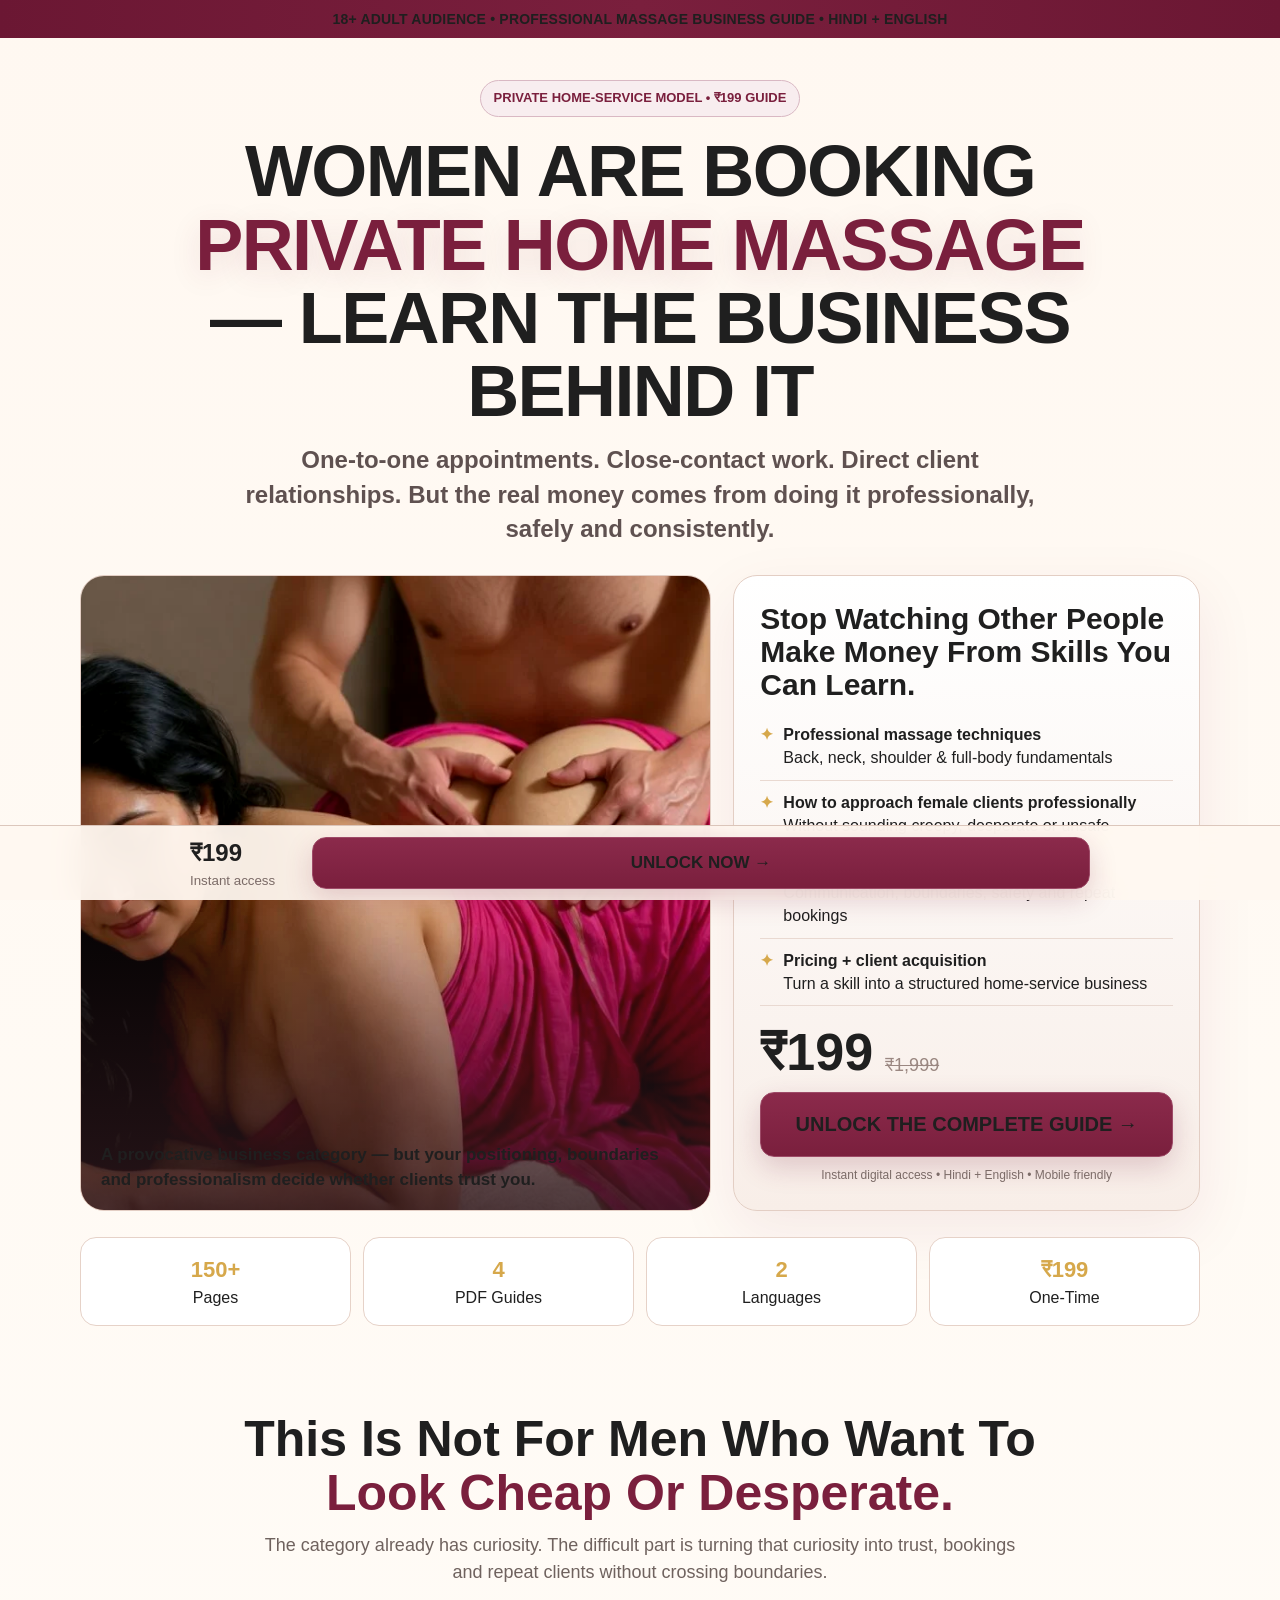
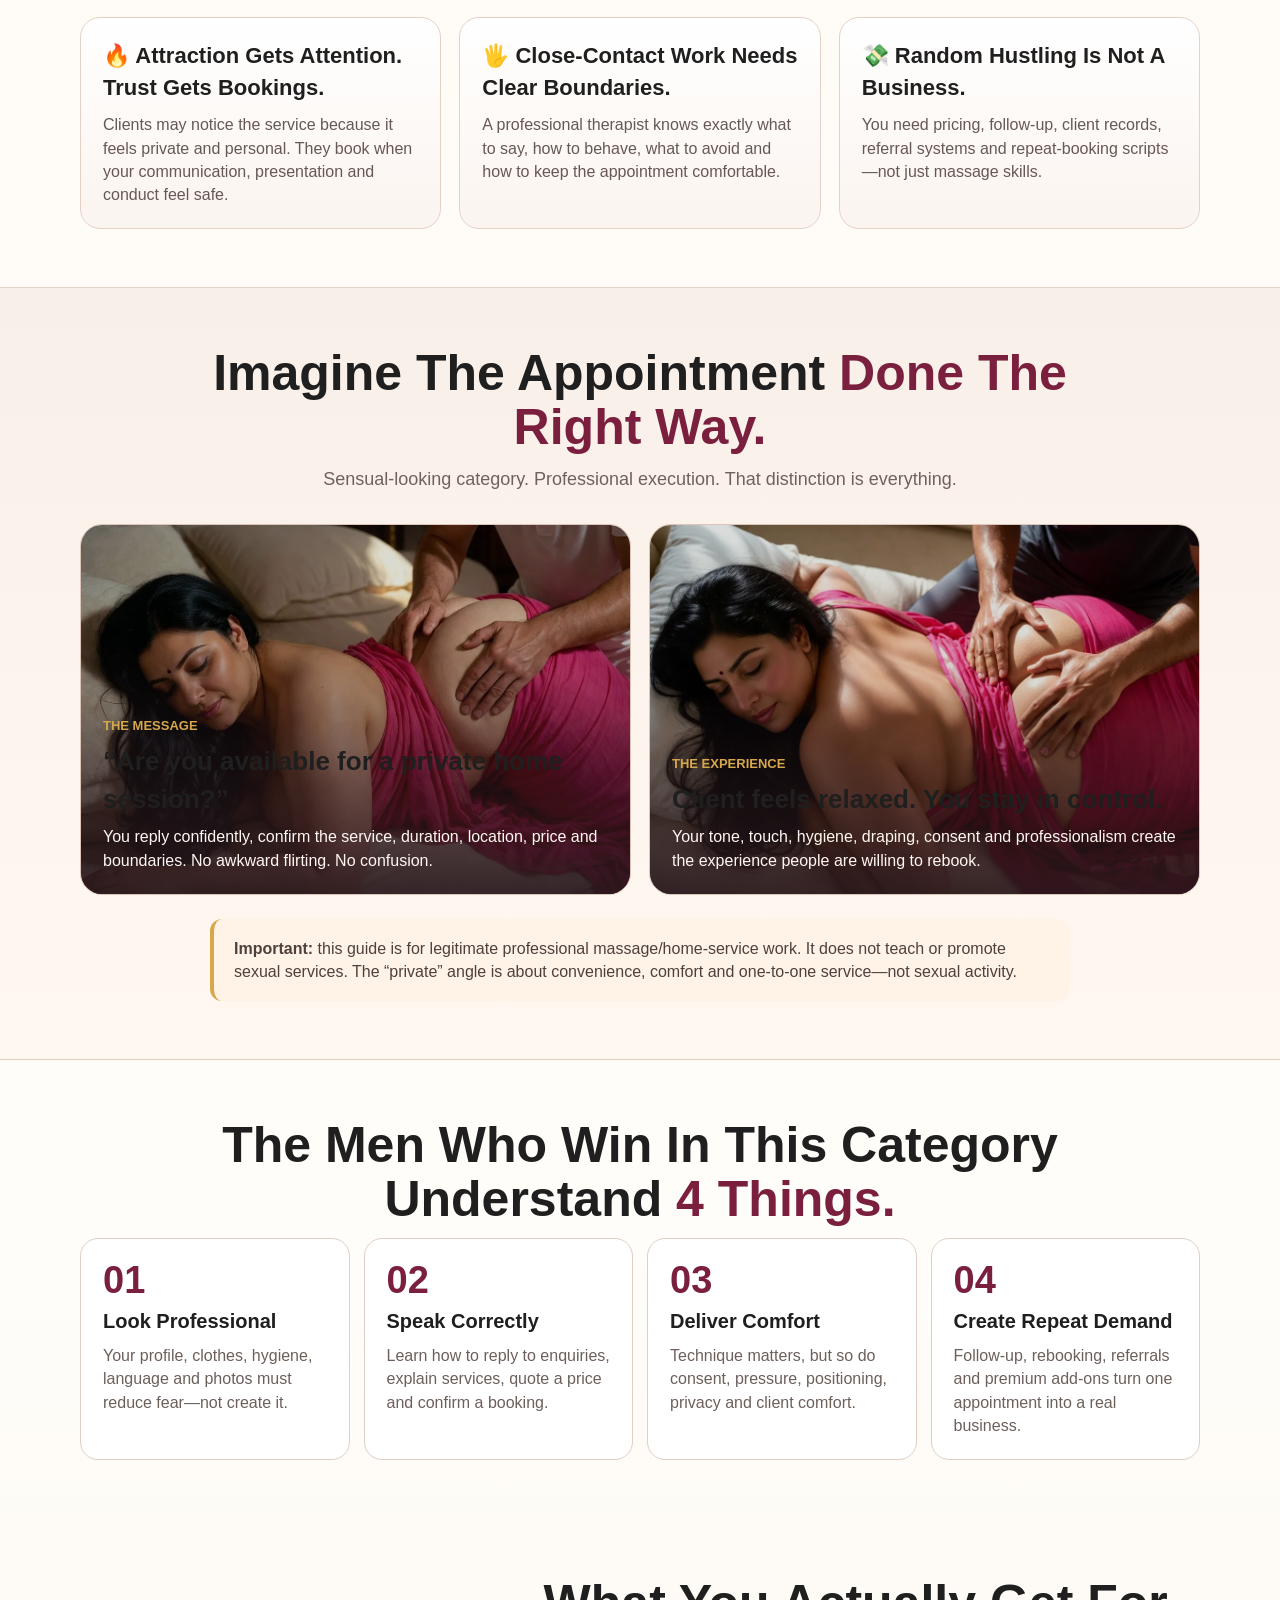
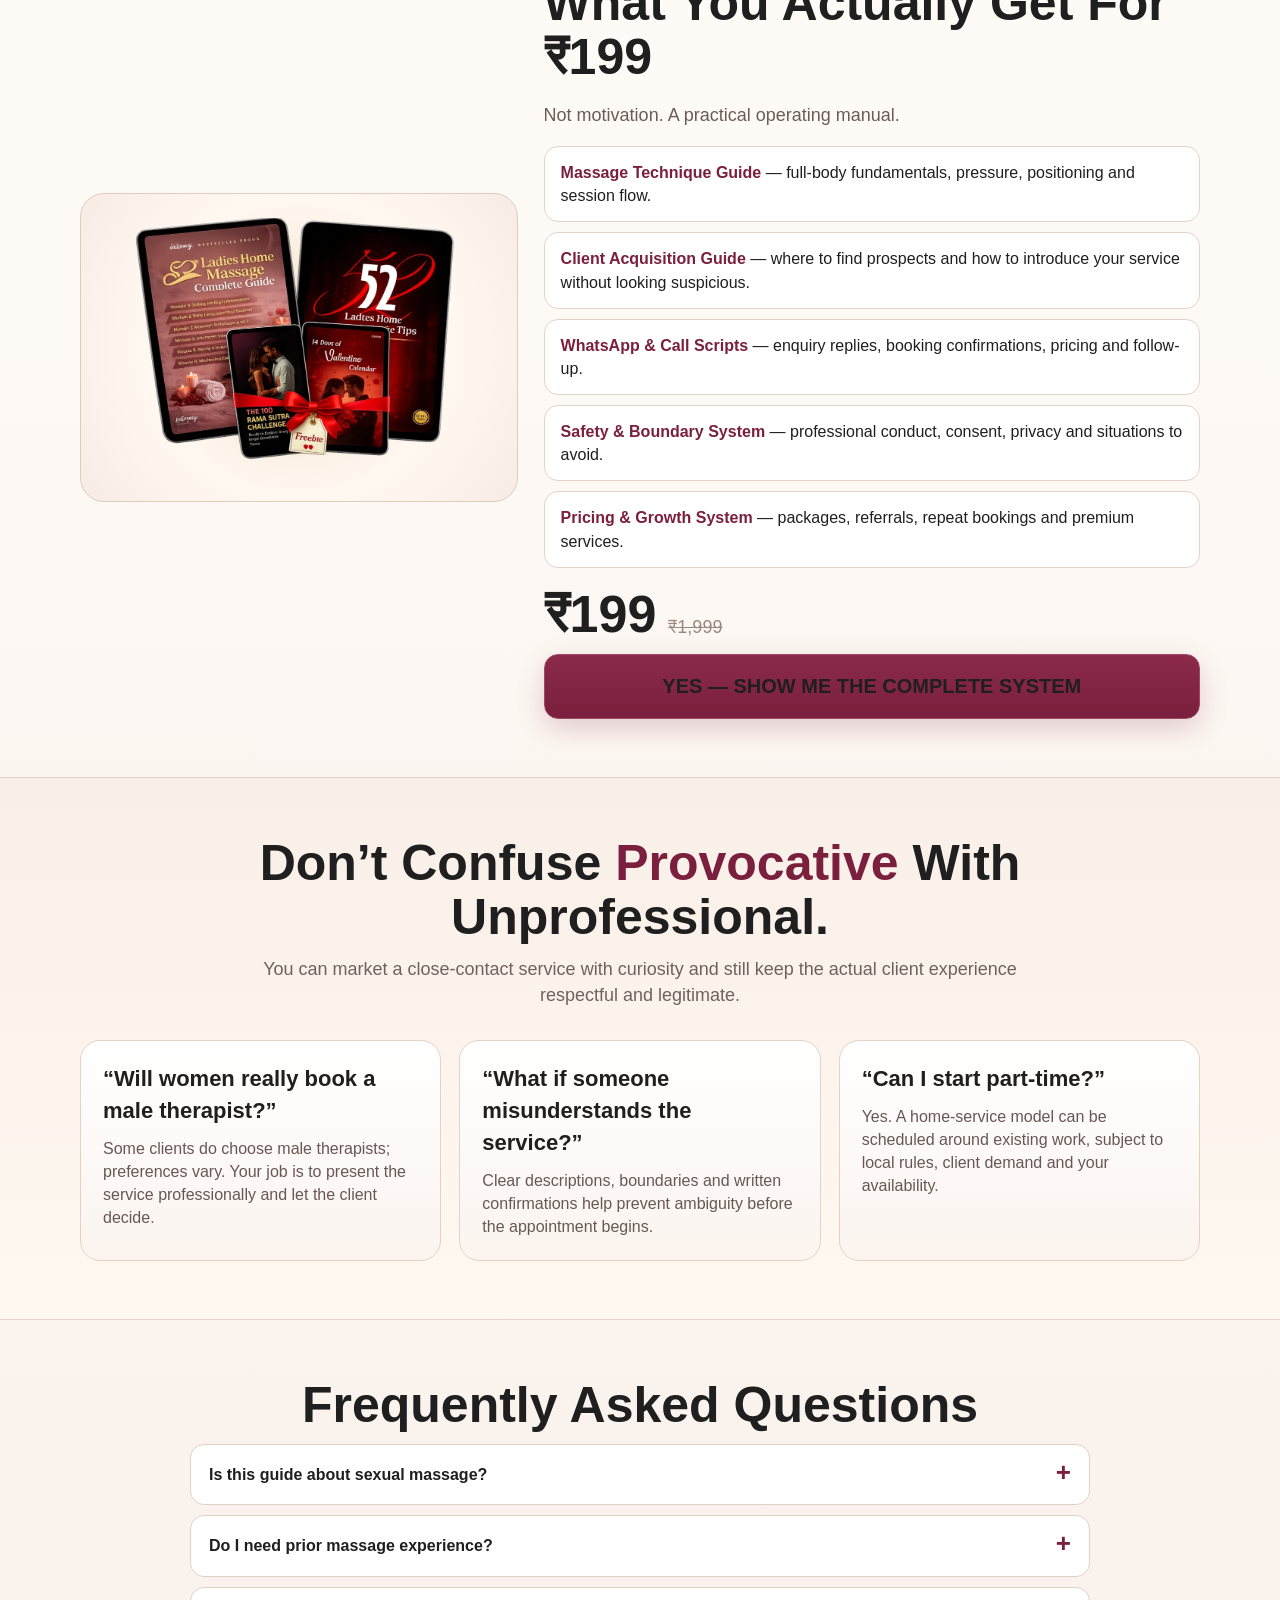
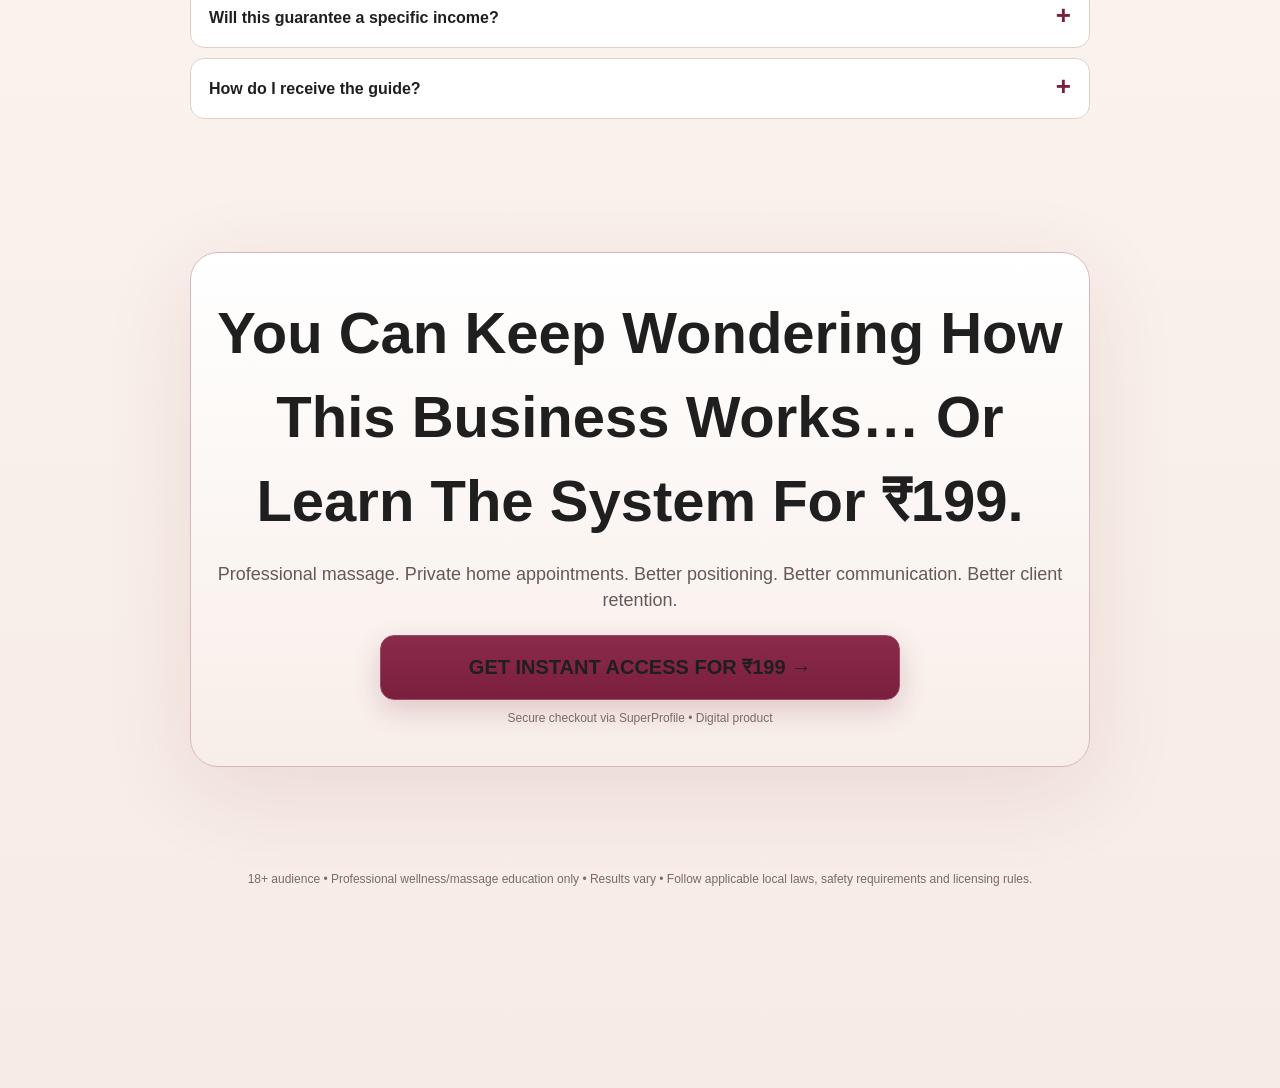
==== v2/index.html @ ab0a770d "Add new V2 landing page" ====
<!doctype html>
<html lang="hi">
<head>
<meta charset="utf-8">
<meta name="viewport" content="width=device-width,initial-scale=1,viewport-fit=cover">
<meta name="theme-color" content="#FFF8F1">
<meta name="description" content="Ladies Home Massage Business Guide — Hindi + English PDF. Professional massage skills, client acquisition, pricing, safety and home-service setup.">
<title>Private Home Massage Business Guide</title>
<style>
:root{--bg:#FFF8F1;--panel:#FFFFFF;--panel2:#F8EEE8;--text:#1F1F1F;--muted:#6F625E;--red:#7A1F3D;--hot:#7A1F3D;--gold:#D6A84B;--green:#3E7A4C;--line:#E8D6CC}
*{box-sizing:border-box}html{scroll-behavior:smooth}body{margin:0;background:linear-gradient(180deg,#FFF8F1 0%,#FFFDF9 48%,#F7ECE5 100%);color:var(--text);font-family:Inter,Arial,"Noto Sans Devanagari",sans-serif;line-height:1.45;padding-bottom:90px}img{max-width:100%;display:block}a{text-decoration:none;color:inherit}.wrap{width:min(1120px,calc(100% - 32px));margin:auto}.bar{position:relative;background:linear-gradient(90deg,#6B1733,#7A1F3D,#6B1733);text-align:center;padding:9px 12px;font-weight:800;font-size:14px;letter-spacing:.2px}.hero{padding:42px 0 28px;text-align:center}.eyebrow{display:inline-flex;gap:8px;align-items:center;border:1px solid #D9B8C3;background:#F8EDEF;border-radius:99px;padding:8px 13px;color:#7A1F3D;font-size:13px;font-weight:800;text-transform:uppercase}.hero h1{max-width:940px;margin:18px auto 14px;font-size:clamp(34px,6vw,72px);line-height:1.02;letter-spacing:-1.6px;text-transform:uppercase}.hero h1 .hot{color:var(--hot);text-shadow:0 8px 30px #7A1F3D1F}.sub{max-width:820px;margin:0 auto 22px;color:#5F5150;font-size:clamp(17px,2.2vw,24px);font-weight:700}.hero-grid{display:grid;grid-template-columns:1.15fr .85fr;gap:22px;align-items:stretch;margin-top:28px;text-align:left}.hero-media{position:relative;min-height:500px;border-radius:24px;overflow:hidden;border:1px solid #E3CEC4;background:#F6E7DF}.hero-media img{width:100%;height:100%;object-fit:cover;filter:saturate(1.05) contrast(1.04)}.hero-media:after{content:"";position:absolute;inset:0;background:linear-gradient(180deg,transparent 45%,rgba(46,24,29,.82) 100%)}.caption{position:absolute;left:20px;right:20px;bottom:18px;z-index:2;font-weight:800;font-size:17px}.offer-card{background:linear-gradient(180deg,#FFFFFF,#F8EEE8);border:1px solid #E3CEC4;border-radius:24px;padding:26px;box-shadow:0 20px 60px #7A1F3D14}.offer-card h2{font-size:30px;line-height:1.1;margin:0 0 12px}.bullet{display:flex;gap:10px;padding:10px 0;border-bottom:1px solid #E9D9D1}.bullet:last-of-type{border-bottom:0}.tick{color:var(--gold);font-weight:900}.price{display:flex;align-items:end;gap:12px;margin:20px 0 14px}.price strong{font-size:52px;line-height:1}.price s{color:#9A8781;font-size:18px}.cta{display:flex;justify-content:center;align-items:center;width:100%;padding:17px 20px;border-radius:14px;background:linear-gradient(180deg,#8B2A4B,#7A1F3D);font-weight:900;font-size:20px;box-shadow:0 10px 28px #7A1F3D33;border:1px solid #9D4A67;transition:.18s}.cta:hover{transform:translateY(-2px);filter:brightness(1.06)}.micro{color:#7B6B67;font-size:12px;text-align:center;margin-top:10px}.strip{display:grid;grid-template-columns:repeat(4,1fr);gap:12px;margin:26px 0 0}.stat{border:1px solid #E6D2C8;background:#FFFFFF;border-radius:16px;padding:16px;text-align:center}.stat b{display:block;color:var(--gold);font-size:22px}.section{padding:58px 0}.section h2{text-align:center;font-size:clamp(30px,4.5vw,50px);line-height:1.08;margin:0 auto 12px;max-width:900px}.section .lead{text-align:center;color:var(--muted);font-size:18px;max-width:760px;margin:0 auto 32px}.danger{color:var(--hot)}.cards{display:grid;grid-template-columns:repeat(3,1fr);gap:18px}.card{background:linear-gradient(180deg,#FFFFFF,#FBF4EF);border:1px solid #E4D2C8;border-radius:20px;padding:22px}.card h3{font-size:22px;margin:0 0 10px}.card p{color:#665854;margin:0}.scene{background:linear-gradient(180deg,#F9EFE9,#FFF8F1);border-block:1px solid #E5D1C6}.scene-grid{display:grid;grid-template-columns:1fr 1fr;gap:18px}.scene-card{position:relative;border-radius:22px;overflow:hidden;min-height:360px;border:1px solid #DCC4B9}.scene-card img{width:100%;height:100%;object-fit:cover;filter:brightness(.86) saturate(.95)}.scene-copy{position:absolute;inset:auto 0 0;padding:70px 22px 22px;background:linear-gradient(transparent,rgba(42,25,30,.88))}.scene-copy span{color:var(--gold);font-size:13px;font-weight:900;text-transform:uppercase}.scene-copy h3{font-size:26px;margin:7px 0}.scene-copy p{margin:0;color:#FFF7F2}.truth{max-width:860px;margin:24px auto 0;padding:18px 20px;border-left:4px solid var(--gold);background:#FFF3E7;border-radius:12px;color:#4E403D}.steps{display:grid;grid-template-columns:repeat(4,1fr);gap:14px}.step{position:relative;background:#FFFFFF;border:1px solid #E1CEC4;border-radius:18px;padding:22px}.num{font-size:38px;font-weight:900;color:#7A1F3D;line-height:1}.step h3{margin:8px 0;font-size:20px}.step p{margin:0;color:#6D5F5A}.product{display:grid;grid-template-columns:.8fr 1.2fr;gap:26px;align-items:center}.book{background:radial-gradient(circle at 50% 50%,#F1DDC5 0,#FFF8F1 56%,#F7ECE5 100%);border:1px solid #E0CBBF;border-radius:24px;padding:24px}.book img{margin:auto;max-height:540px;object-fit:contain}.stack h3{font-size:26px;margin:0 0 16px}.stack-list{display:grid;gap:10px}.stack-item{background:#FFFFFF;border:1px solid #E4D2C8;border-radius:14px;padding:14px 16px}.stack-item b{color:#7A1F3D}.faq{max-width:900px;margin:auto}.faq details{background:#FFFFFF;border:1px solid #E2D0C6;border-radius:14px;margin-bottom:10px}.faq summary{cursor:pointer;padding:18px 50px 18px 18px;font-weight:800;list-style:none;position:relative}.faq summary:after{content:"+";position:absolute;right:18px;color:var(--hot);font-size:26px;top:9px}.faq details[open] summary:after{content:"−"}.faq p{padding:0 18px 18px;margin:0;color:#6A5C58}.final{padding:65px 0 80px}.final-box{max-width:900px;margin:auto;text-align:center;background:linear-gradient(180deg,#FFFFFF,#F8EEE8);border:1px solid #D8B6C0;border-radius:28px;padding:38px 24px;box-shadow:0 24px 90px #7A1F3D1A}.final-box h2{font-size:clamp(34px,5vw,58px);margin:0 0 12px}.final-box p{color:#665854;font-size:18px}.final-box .cta{max-width:520px;margin:22px auto 0}.sticky{position:fixed;left:0;right:0;bottom:0;z-index:20;background:rgba(255,248,241,.94);backdrop-filter:blur(16px);border-top:1px solid #DCC7BC;padding:10px max(12px,env(safe-area-inset-right)) max(10px,env(safe-area-inset-bottom)) max(12px,env(safe-area-inset-left))}.sticky-in{max-width:900px;margin:auto;display:flex;align-items:center;gap:12px}.sticky-price{min-width:110px}.sticky-price b{font-size:24px}.sticky-price small{display:block;color:#7B6B67}.sticky .cta{padding:13px 16px;font-size:17px}footer{text-align:center;color:#7A6B66;padding:24px 16px 110px;font-size:12px}
@media(max-width:850px){.hero{padding-top:30px}.hero-grid,.product,.scene-grid{grid-template-columns:1fr}.hero-media{min-height:390px}.strip{grid-template-columns:1fr 1fr}.cards{grid-template-columns:1fr}.steps{grid-template-columns:1fr 1fr}.section{padding:42px 0}.hero h1{font-size:42px}.offer-card h2{font-size:27px}.price strong{font-size:46px}}
@media(max-width:480px){body{padding-bottom:80px}.wrap{width:min(100% - 22px,1120px)}.hero h1{font-size:34px;letter-spacing:-.7px}.sub{font-size:16px}.hero-media{min-height:320px;border-radius:18px}.offer-card{padding:20px;border-radius:18px}.strip{grid-template-columns:1fr 1fr}.stat{padding:12px 8px}.stat b{font-size:18px}.steps{grid-template-columns:1fr}.scene-card{min-height:310px}.sticky-price{min-width:88px}.sticky-price b{font-size:20px}.sticky .cta{font-size:15px}.bar{font-size:12px}}
</style>
</head>
<body>
<div class="bar">18+ ADULT AUDIENCE • PROFESSIONAL MASSAGE BUSINESS GUIDE • HINDI + ENGLISH</div>

<header class="hero">
<div class="wrap">
<div class="eyebrow">Private Home-Service Model • ₹199 Guide</div>
<h1>WOMEN ARE BOOKING <span class="hot">PRIVATE HOME MASSAGE</span> — LEARN THE BUSINESS BEHIND IT</h1>
<p class="sub">One-to-one appointments. Close-contact work. Direct client relationships. But the real money comes from doing it professionally, safely and consistently.</p>

<div class="hero-grid">
<div class="hero-media">
<img src="../assets/images/image-01.jpg" alt="Professional home massage service">
<div class="caption">A provocative business category — but your positioning, boundaries and professionalism decide whether clients trust you.</div>
</div>
<div class="offer-card">
<h2>Stop Watching Other People Make Money From Skills You Can Learn.</h2>
<div class="bullet"><span class="tick">✦</span><div><b>Professional massage techniques</b><br><span>Back, neck, shoulder & full-body fundamentals</span></div></div>
<div class="bullet"><span class="tick">✦</span><div><b>How to approach female clients professionally</b><br><span>Without sounding creepy, desperate or unsafe</span></div></div>
<div class="bullet"><span class="tick">✦</span><div><b>Private appointment setup</b><br><span>Communication, boundaries, safety and repeat bookings</span></div></div>
<div class="bullet"><span class="tick">✦</span><div><b>Pricing + client acquisition</b><br><span>Turn a skill into a structured home-service business</span></div></div>
<div class="price"><strong>₹199</strong><s>₹1,999</s></div>
<a class="cta" href="https://superprofile.bio/vp/ryOeBMD8?checkout=true">UNLOCK THE COMPLETE GUIDE →</a>
<div class="micro">Instant digital access • Hindi + English • Mobile friendly</div>
</div>
</div>

<div class="strip">
<div class="stat"><b>150+</b><span>Pages</span></div>
<div class="stat"><b>4</b><span>PDF Guides</span></div>
<div class="stat"><b>2</b><span>Languages</span></div>
<div class="stat"><b>₹199</b><span>One-Time</span></div>
</div>
</div>
</header>

<section class="section">
<div class="wrap">
<h2>This Is Not For Men Who Want To <span class="danger">Look Cheap Or Desperate.</span></h2>
<p class="lead">The category already has curiosity. The difficult part is turning that curiosity into trust, bookings and repeat clients without crossing boundaries.</p>
<div class="cards">
<div class="card"><h3>🔥 Attraction Gets Attention. Trust Gets Bookings.</h3><p>Clients may notice the service because it feels private and personal. They book when your communication, presentation and conduct feel safe.</p></div>
<div class="card"><h3>🖐 Close-Contact Work Needs Clear Boundaries.</h3><p>A professional therapist knows exactly what to say, how to behave, what to avoid and how to keep the appointment comfortable.</p></div>
<div class="card"><h3>💸 Random Hustling Is Not A Business.</h3><p>You need pricing, follow-up, client records, referral systems and repeat-booking scripts—not just massage skills.</p></div>
</div>
</div>
</section>

<section class="section scene">
<div class="wrap">
<h2>Imagine The Appointment <span class="danger">Done The Right Way.</span></h2>
<p class="lead">Sensual-looking category. Professional execution. That distinction is everything.</p>
<div class="scene-grid">
<div class="scene-card"><img src="../assets/images/image-06.jpg" alt="Home massage appointment"><div class="scene-copy"><span>THE MESSAGE</span><h3>“Are you available for a private home session?”</h3><p>You reply confidently, confirm the service, duration, location, price and boundaries. No awkward flirting. No confusion.</p></div></div>
<div class="scene-card"><img src="../assets/images/image-07.jpg" alt="Professional massage setup"><div class="scene-copy"><span>THE EXPERIENCE</span><h3>Client feels relaxed. You stay in control.</h3><p>Your tone, touch, hygiene, draping, consent and professionalism create the experience people are willing to rebook.</p></div></div>
</div>
<div class="truth"><b>Important:</b> this guide is for legitimate professional massage/home-service work. It does not teach or promote sexual services. The “private” angle is about convenience, comfort and one-to-one service—not sexual activity.</div>
</div>
</section>

<section class="section">
<div class="wrap">
<h2>The Men Who Win In This Category Understand <span class="danger">4 Things.</span></h2>
<div class="steps">
<div class="step"><div class="num">01</div><h3>Look Professional</h3><p>Your profile, clothes, hygiene, language and photos must reduce fear—not create it.</p></div>
<div class="step"><div class="num">02</div><h3>Speak Correctly</h3><p>Learn how to reply to enquiries, explain services, quote a price and confirm a booking.</p></div>
<div class="step"><div class="num">03</div><h3>Deliver Comfort</h3><p>Technique matters, but so do consent, pressure, positioning, privacy and client comfort.</p></div>
<div class="step"><div class="num">04</div><h3>Create Repeat Demand</h3><p>Follow-up, rebooking, referrals and premium add-ons turn one appointment into a real business.</p></div>
</div>
</div>
</section>

<section class="section">
<div class="wrap product">
<div class="book"><img src="../assets/images/image-14.png" alt="Ladies Home Massage Complete Guide"></div>
<div class="stack">
<h2 style="text-align:left;margin-left:0">What You Actually Get For ₹199</h2>
<p style="color:#6A5C58;font-size:18px">Not motivation. A practical operating manual.</p>
<div class="stack-list">
<div class="stack-item"><b>Massage Technique Guide</b> — full-body fundamentals, pressure, positioning and session flow.</div>
<div class="stack-item"><b>Client Acquisition Guide</b> — where to find prospects and how to introduce your service without looking suspicious.</div>
<div class="stack-item"><b>WhatsApp & Call Scripts</b> — enquiry replies, booking confirmations, pricing and follow-up.</div>
<div class="stack-item"><b>Safety & Boundary System</b> — professional conduct, consent, privacy and situations to avoid.</div>
<div class="stack-item"><b>Pricing & Growth System</b> — packages, referrals, repeat bookings and premium services.</div>
</div>
<div class="price"><strong>₹199</strong><s>₹1,999</s></div>
<a class="cta" href="https://superprofile.bio/vp/ryOeBMD8?checkout=true">YES — SHOW ME THE COMPLETE SYSTEM</a>
</div>
</div>
</section>

<section class="section scene">
<div class="wrap">
<h2>Don’t Confuse <span class="danger">Provocative</span> With Unprofessional.</h2>
<p class="lead">You can market a close-contact service with curiosity and still keep the actual client experience respectful and legitimate.</p>
<div class="cards">
<div class="card"><h3>“Will women really book a male therapist?”</h3><p>Some clients do choose male therapists; preferences vary. Your job is to present the service professionally and let the client decide.</p></div>
<div class="card"><h3>“What if someone misunderstands the service?”</h3><p>Clear descriptions, boundaries and written confirmations help prevent ambiguity before the appointment begins.</p></div>
<div class="card"><h3>“Can I start part-time?”</h3><p>Yes. A home-service model can be scheduled around existing work, subject to local rules, client demand and your availability.</p></div>
</div>
</div>
</section>

<section class="section">
<div class="wrap">
<h2>Frequently Asked Questions</h2>
<div class="faq">
<details><summary>Is this guide about sexual massage?</summary><p>No. It is for legitimate professional massage and home-service business setup. It focuses on massage technique, client communication, boundaries, pricing and business operations.</p></details>
<details><summary>Do I need prior massage experience?</summary><p>No prior business experience is required. For hands-on massage work, practice, proper training and compliance with any local licensing or certification requirements are important.</p></details>
<details><summary>Will this guarantee a specific income?</summary><p>No. Earnings depend on your skills, location, pricing, demand, marketing and consistency. The guide gives you a system; results are not guaranteed.</p></details>
<details><summary>How do I receive the guide?</summary><p>After successful payment through the checkout, access is delivered digitally to the details you provide there.</p></details>
</div>
</div>
</section>

<section class="final">
<div class="wrap">
<div class="final-box">
<h2>You Can Keep Wondering How This Business Works… Or Learn The System For ₹199.</h2>
<p>Professional massage. Private home appointments. Better positioning. Better communication. Better client retention.</p>
<a class="cta" href="https://superprofile.bio/vp/ryOeBMD8?checkout=true">GET INSTANT ACCESS FOR ₹199 →</a>
<div class="micro">Secure checkout via SuperProfile • Digital product</div>
</div>
</div>
</section>

<footer>18+ audience • Professional wellness/massage education only • Results vary • Follow applicable local laws, safety requirements and licensing rules.</footer>

<div class="sticky"><div class="sticky-in"><div class="sticky-price"><b>₹199</b><small>Instant access</small></div><a class="cta" href="https://superprofile.bio/vp/ryOeBMD8?checkout=true">UNLOCK NOW →</a></div></div>
</body>
</html>
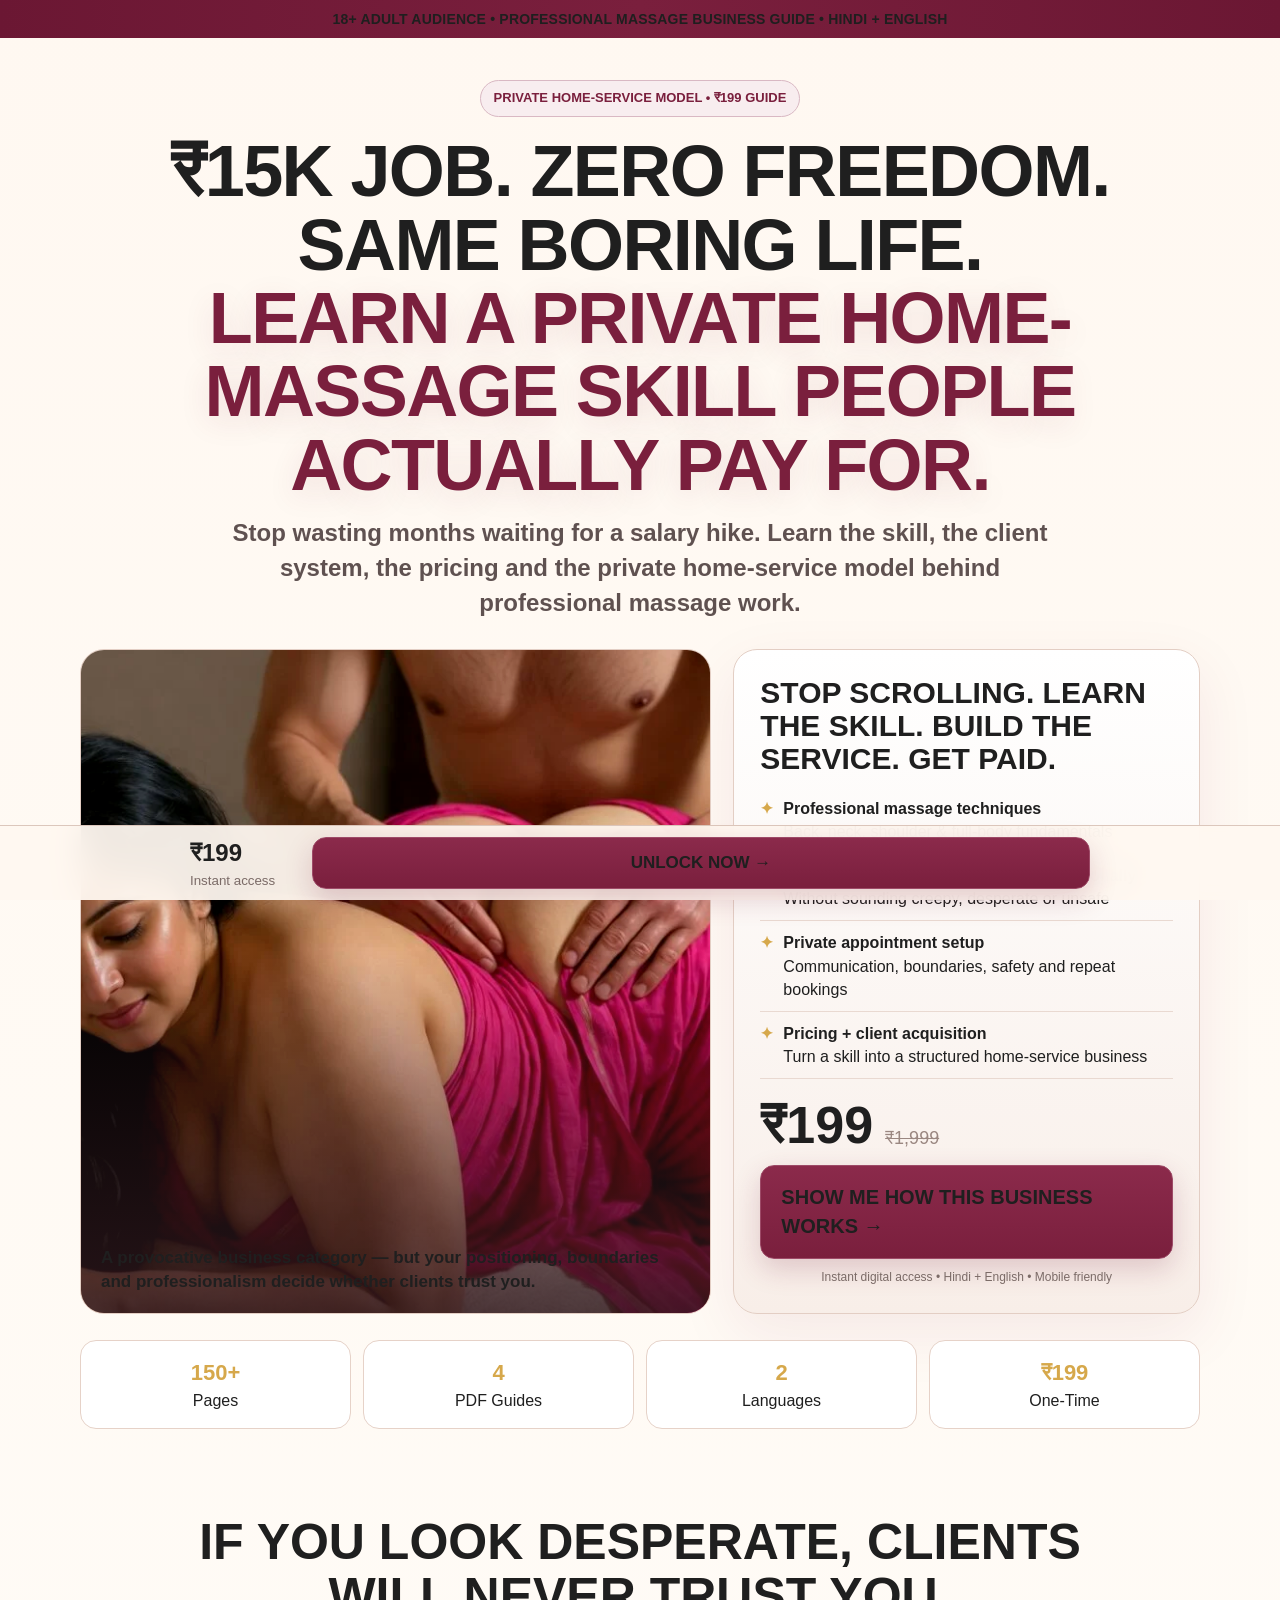
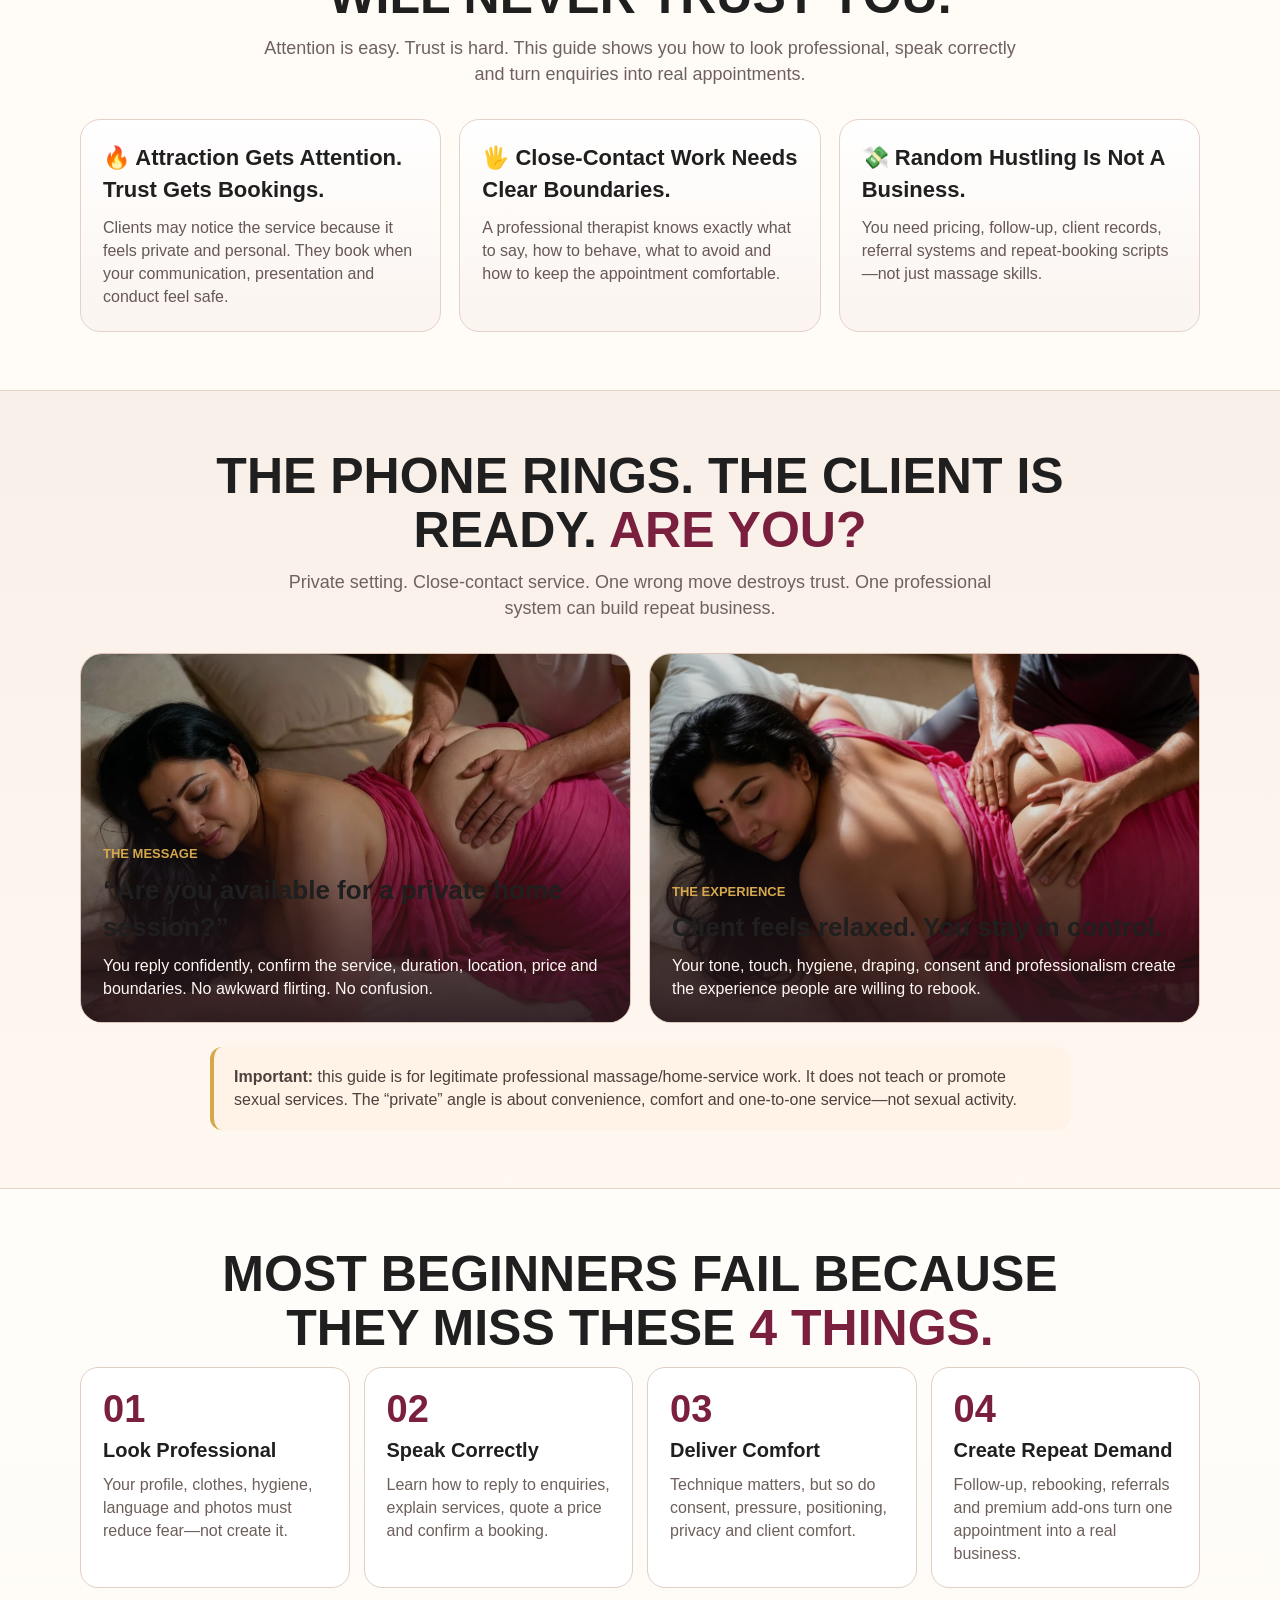
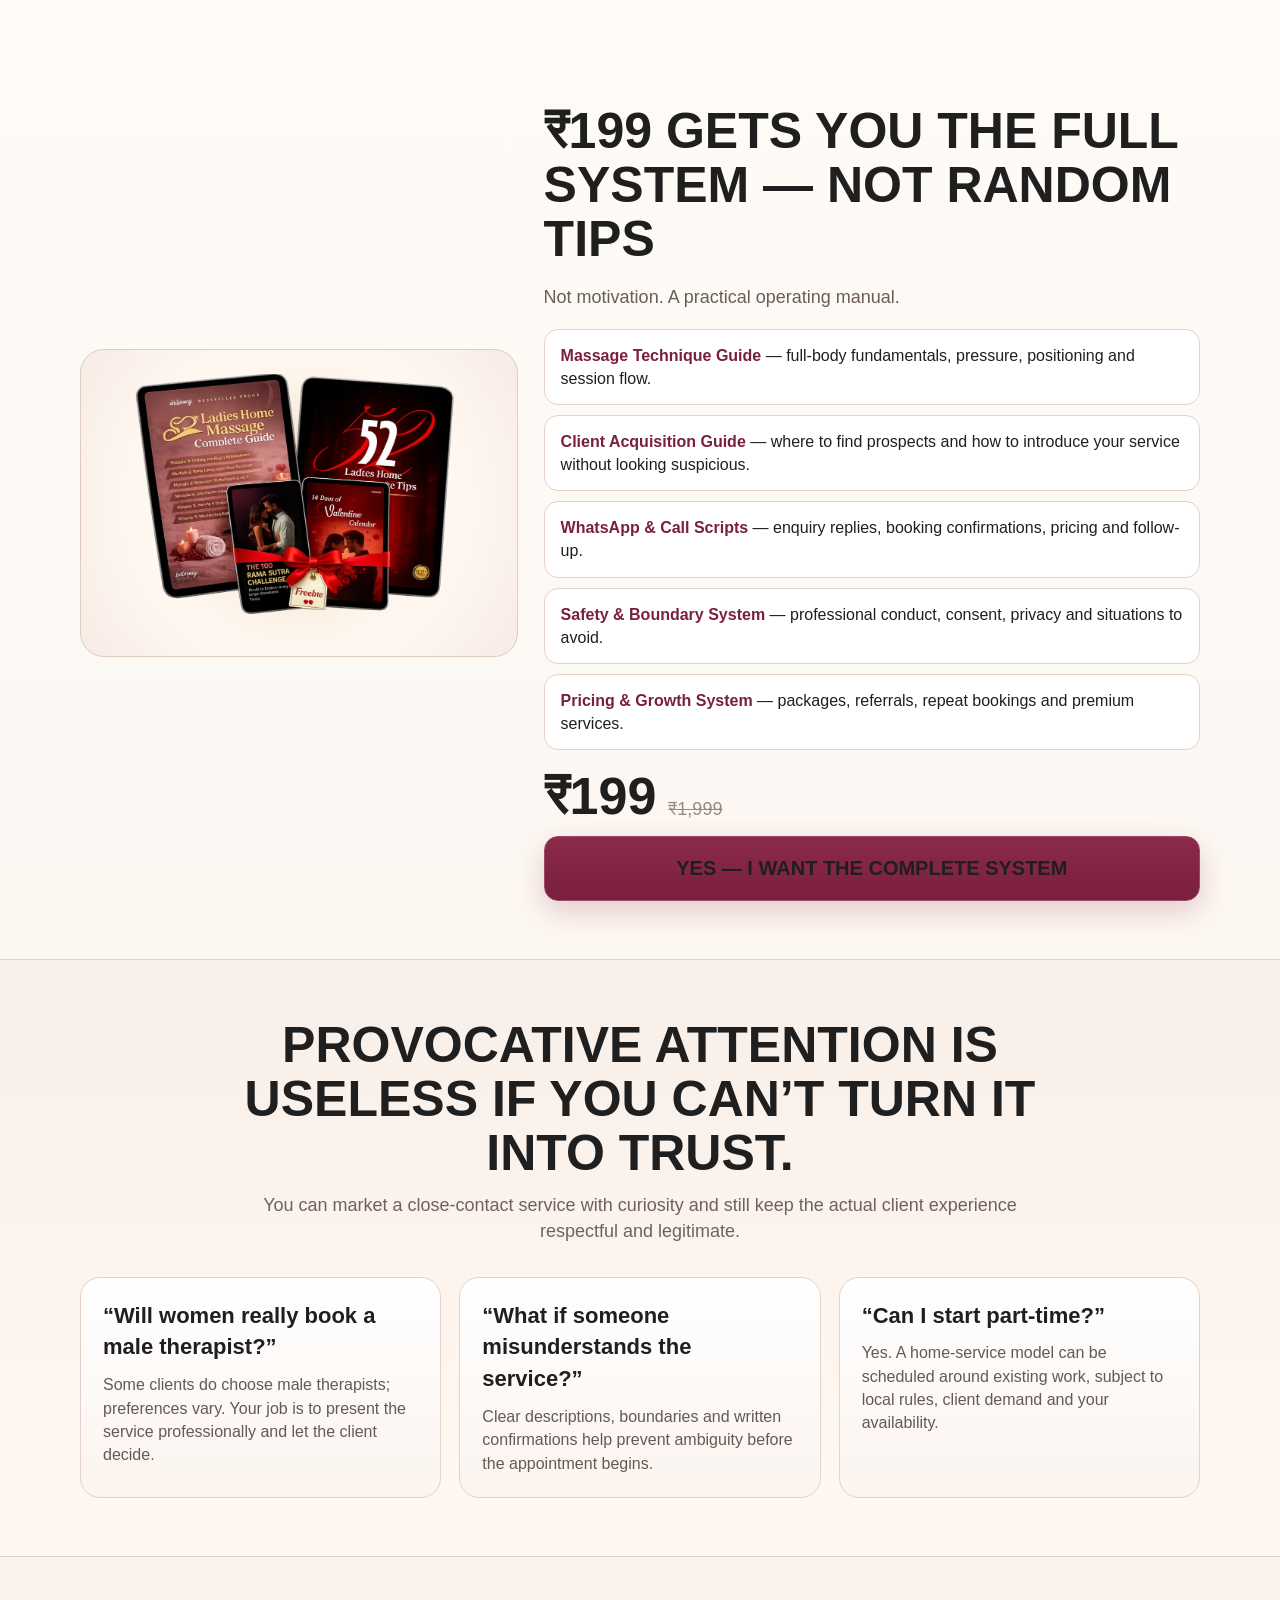
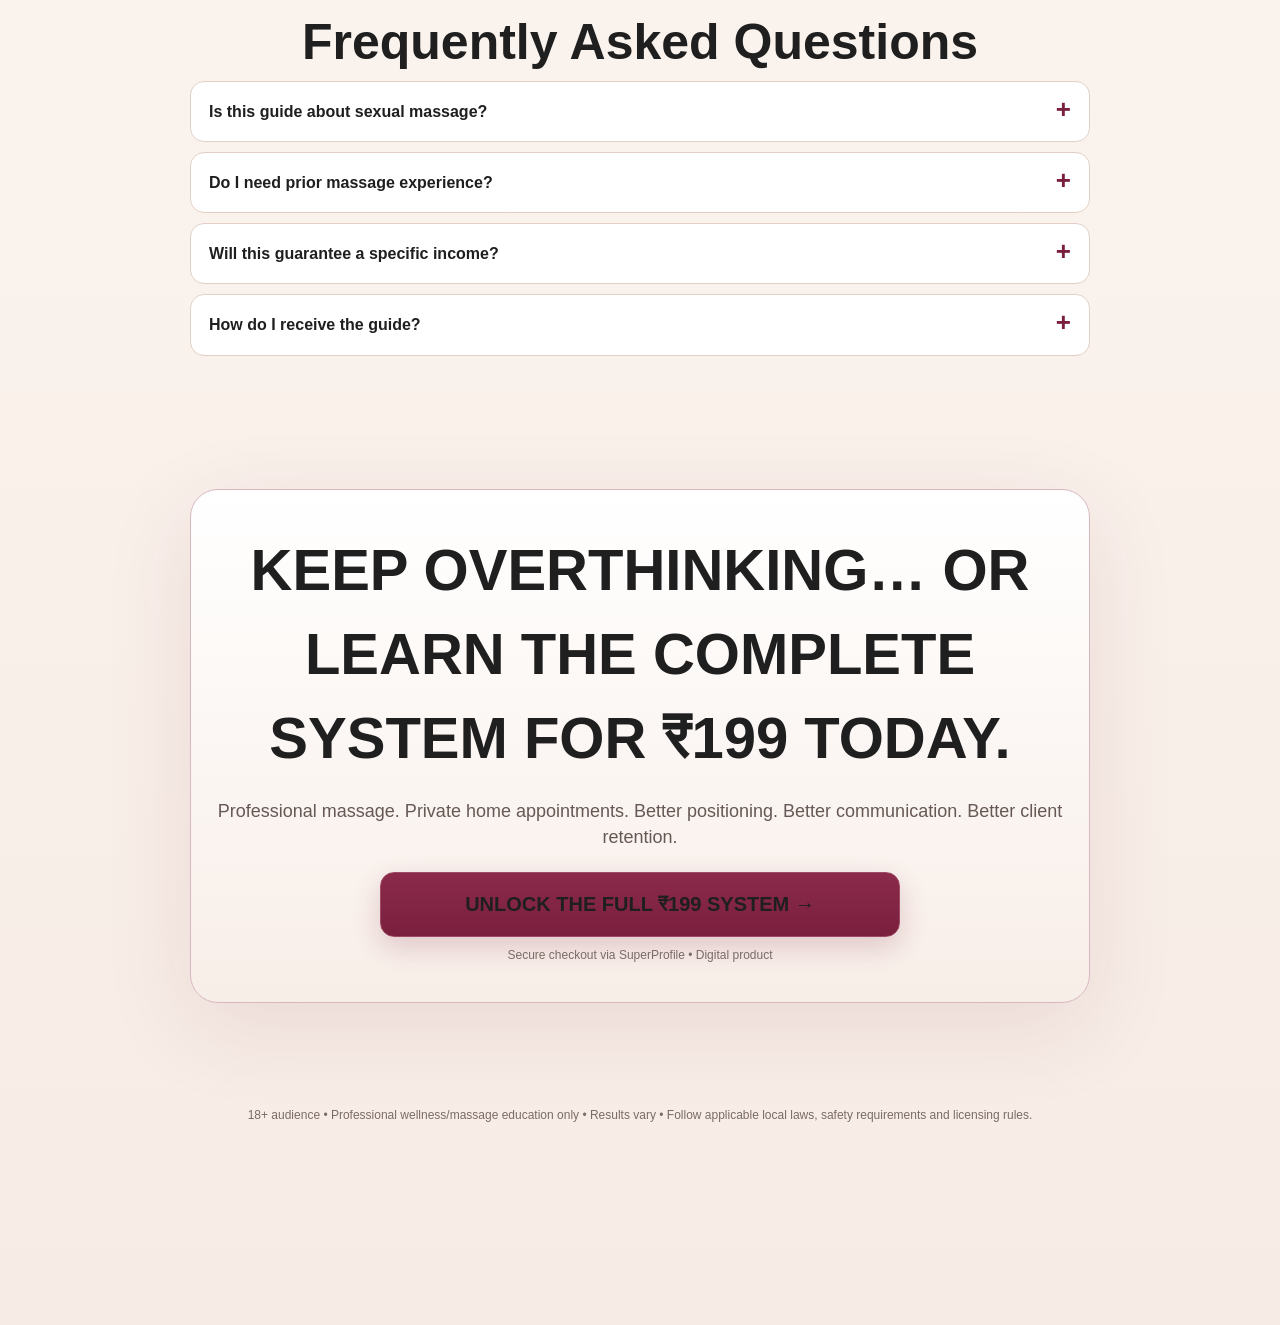
==== commit 27ebe055: "Make V2 headlines more aggressive" ====
--- a/v2/index.html
+++ b/v2/index.html
@@ -19,8 +19,8 @@
 <header class="hero">
 <div class="wrap">
 <div class="eyebrow">Private Home-Service Model • ₹199 Guide</div>
-<h1>WOMEN ARE BOOKING <span class="hot">PRIVATE HOME MASSAGE</span> — LEARN THE BUSINESS BEHIND IT</h1>
-<p class="sub">One-to-one appointments. Close-contact work. Direct client relationships. But the real money comes from doing it professionally, safely and consistently.</p>
+<h1>₹15K JOB. ZERO FREEDOM. SAME BORING LIFE.<br><span class="hot">LEARN A PRIVATE HOME-MASSAGE SKILL PEOPLE ACTUALLY PAY FOR.</span></h1>
+<p class="sub">Stop wasting months waiting for a salary hike. Learn the skill, the client system, the pricing and the private home-service model behind professional massage work.</p>
 
 <div class="hero-grid">
 <div class="hero-media">
@@ -28,13 +28,13 @@
 <div class="caption">A provocative business category — but your positioning, boundaries and professionalism decide whether clients trust you.</div>
 </div>
 <div class="offer-card">
-<h2>Stop Watching Other People Make Money From Skills You Can Learn.</h2>
+<h2>STOP SCROLLING. LEARN THE SKILL. BUILD THE SERVICE. GET PAID.</h2>
 <div class="bullet"><span class="tick">✦</span><div><b>Professional massage techniques</b><br><span>Back, neck, shoulder & full-body fundamentals</span></div></div>
 <div class="bullet"><span class="tick">✦</span><div><b>How to approach female clients professionally</b><br><span>Without sounding creepy, desperate or unsafe</span></div></div>
 <div class="bullet"><span class="tick">✦</span><div><b>Private appointment setup</b><br><span>Communication, boundaries, safety and repeat bookings</span></div></div>
 <div class="bullet"><span class="tick">✦</span><div><b>Pricing + client acquisition</b><br><span>Turn a skill into a structured home-service business</span></div></div>
 <div class="price"><strong>₹199</strong><s>₹1,999</s></div>
-<a class="cta" href="https://superprofile.bio/vp/ryOeBMD8?checkout=true">UNLOCK THE COMPLETE GUIDE →</a>
+<a class="cta" href="https://superprofile.bio/vp/ryOeBMD8?checkout=true">SHOW ME HOW THIS BUSINESS WORKS →</a>
 <div class="micro">Instant digital access • Hindi + English • Mobile friendly</div>
 </div>
 </div>
@@ -50,8 +50,8 @@
 
 <section class="section">
 <div class="wrap">
-<h2>This Is Not For Men Who Want To <span class="danger">Look Cheap Or Desperate.</span></h2>
-<p class="lead">The category already has curiosity. The difficult part is turning that curiosity into trust, bookings and repeat clients without crossing boundaries.</p>
+<h2>IF YOU LOOK DESPERATE, CLIENTS WILL NEVER TRUST YOU.</h2>
+<p class="lead">Attention is easy. Trust is hard. This guide shows you how to look professional, speak correctly and turn enquiries into real appointments.</p>
 <div class="cards">
 <div class="card"><h3>🔥 Attraction Gets Attention. Trust Gets Bookings.</h3><p>Clients may notice the service because it feels private and personal. They book when your communication, presentation and conduct feel safe.</p></div>
 <div class="card"><h3>🖐 Close-Contact Work Needs Clear Boundaries.</h3><p>A professional therapist knows exactly what to say, how to behave, what to avoid and how to keep the appointment comfortable.</p></div>
@@ -62,8 +62,8 @@
 
 <section class="section scene">
 <div class="wrap">
-<h2>Imagine The Appointment <span class="danger">Done The Right Way.</span></h2>
-<p class="lead">Sensual-looking category. Professional execution. That distinction is everything.</p>
+<h2>THE PHONE RINGS. THE CLIENT IS READY. <span class="danger">ARE YOU?</span></h2>
+<p class="lead">Private setting. Close-contact service. One wrong move destroys trust. One professional system can build repeat business.</p>
 <div class="scene-grid">
 <div class="scene-card"><img src="../assets/images/image-06.jpg" alt="Home massage appointment"><div class="scene-copy"><span>THE MESSAGE</span><h3>“Are you available for a private home session?”</h3><p>You reply confidently, confirm the service, duration, location, price and boundaries. No awkward flirting. No confusion.</p></div></div>
 <div class="scene-card"><img src="../assets/images/image-07.jpg" alt="Professional massage setup"><div class="scene-copy"><span>THE EXPERIENCE</span><h3>Client feels relaxed. You stay in control.</h3><p>Your tone, touch, hygiene, draping, consent and professionalism create the experience people are willing to rebook.</p></div></div>
@@ -74,7 +74,7 @@
 
 <section class="section">
 <div class="wrap">
-<h2>The Men Who Win In This Category Understand <span class="danger">4 Things.</span></h2>
+<h2>MOST BEGINNERS FAIL BECAUSE THEY MISS THESE <span class="danger">4 THINGS.</span></h2>
 <div class="steps">
 <div class="step"><div class="num">01</div><h3>Look Professional</h3><p>Your profile, clothes, hygiene, language and photos must reduce fear—not create it.</p></div>
 <div class="step"><div class="num">02</div><h3>Speak Correctly</h3><p>Learn how to reply to enquiries, explain services, quote a price and confirm a booking.</p></div>
@@ -88,7 +88,7 @@
 <div class="wrap product">
 <div class="book"><img src="../assets/images/image-14.png" alt="Ladies Home Massage Complete Guide"></div>
 <div class="stack">
-<h2 style="text-align:left;margin-left:0">What You Actually Get For ₹199</h2>
+<h2 style="text-align:left;margin-left:0">₹199 GETS YOU THE FULL SYSTEM — NOT RANDOM TIPS</h2>
 <p style="color:#6A5C58;font-size:18px">Not motivation. A practical operating manual.</p>
 <div class="stack-list">
 <div class="stack-item"><b>Massage Technique Guide</b> — full-body fundamentals, pressure, positioning and session flow.</div>
@@ -98,14 +98,14 @@
 <div class="stack-item"><b>Pricing & Growth System</b> — packages, referrals, repeat bookings and premium services.</div>
 </div>
 <div class="price"><strong>₹199</strong><s>₹1,999</s></div>
-<a class="cta" href="https://superprofile.bio/vp/ryOeBMD8?checkout=true">YES — SHOW ME THE COMPLETE SYSTEM</a>
+<a class="cta" href="https://superprofile.bio/vp/ryOeBMD8?checkout=true">YES — I WANT THE COMPLETE SYSTEM</a>
 </div>
 </div>
 </section>
 
 <section class="section scene">
 <div class="wrap">
-<h2>Don’t Confuse <span class="danger">Provocative</span> With Unprofessional.</h2>
+<h2>PROVOCATIVE ATTENTION IS USELESS IF YOU CAN’T TURN IT INTO TRUST.</h2>
 <p class="lead">You can market a close-contact service with curiosity and still keep the actual client experience respectful and legitimate.</p>
 <div class="cards">
 <div class="card"><h3>“Will women really book a male therapist?”</h3><p>Some clients do choose male therapists; preferences vary. Your job is to present the service professionally and let the client decide.</p></div>
@@ -130,9 +130,9 @@
 <section class="final">
 <div class="wrap">
 <div class="final-box">
-<h2>You Can Keep Wondering How This Business Works… Or Learn The System For ₹199.</h2>
+<h2>KEEP OVERTHINKING… OR LEARN THE COMPLETE SYSTEM FOR ₹199 TODAY.</h2>
 <p>Professional massage. Private home appointments. Better positioning. Better communication. Better client retention.</p>
-<a class="cta" href="https://superprofile.bio/vp/ryOeBMD8?checkout=true">GET INSTANT ACCESS FOR ₹199 →</a>
+<a class="cta" href="https://superprofile.bio/vp/ryOeBMD8?checkout=true">UNLOCK THE FULL ₹199 SYSTEM →</a>
 <div class="micro">Secure checkout via SuperProfile • Digital product</div>
 </div>
 </div>
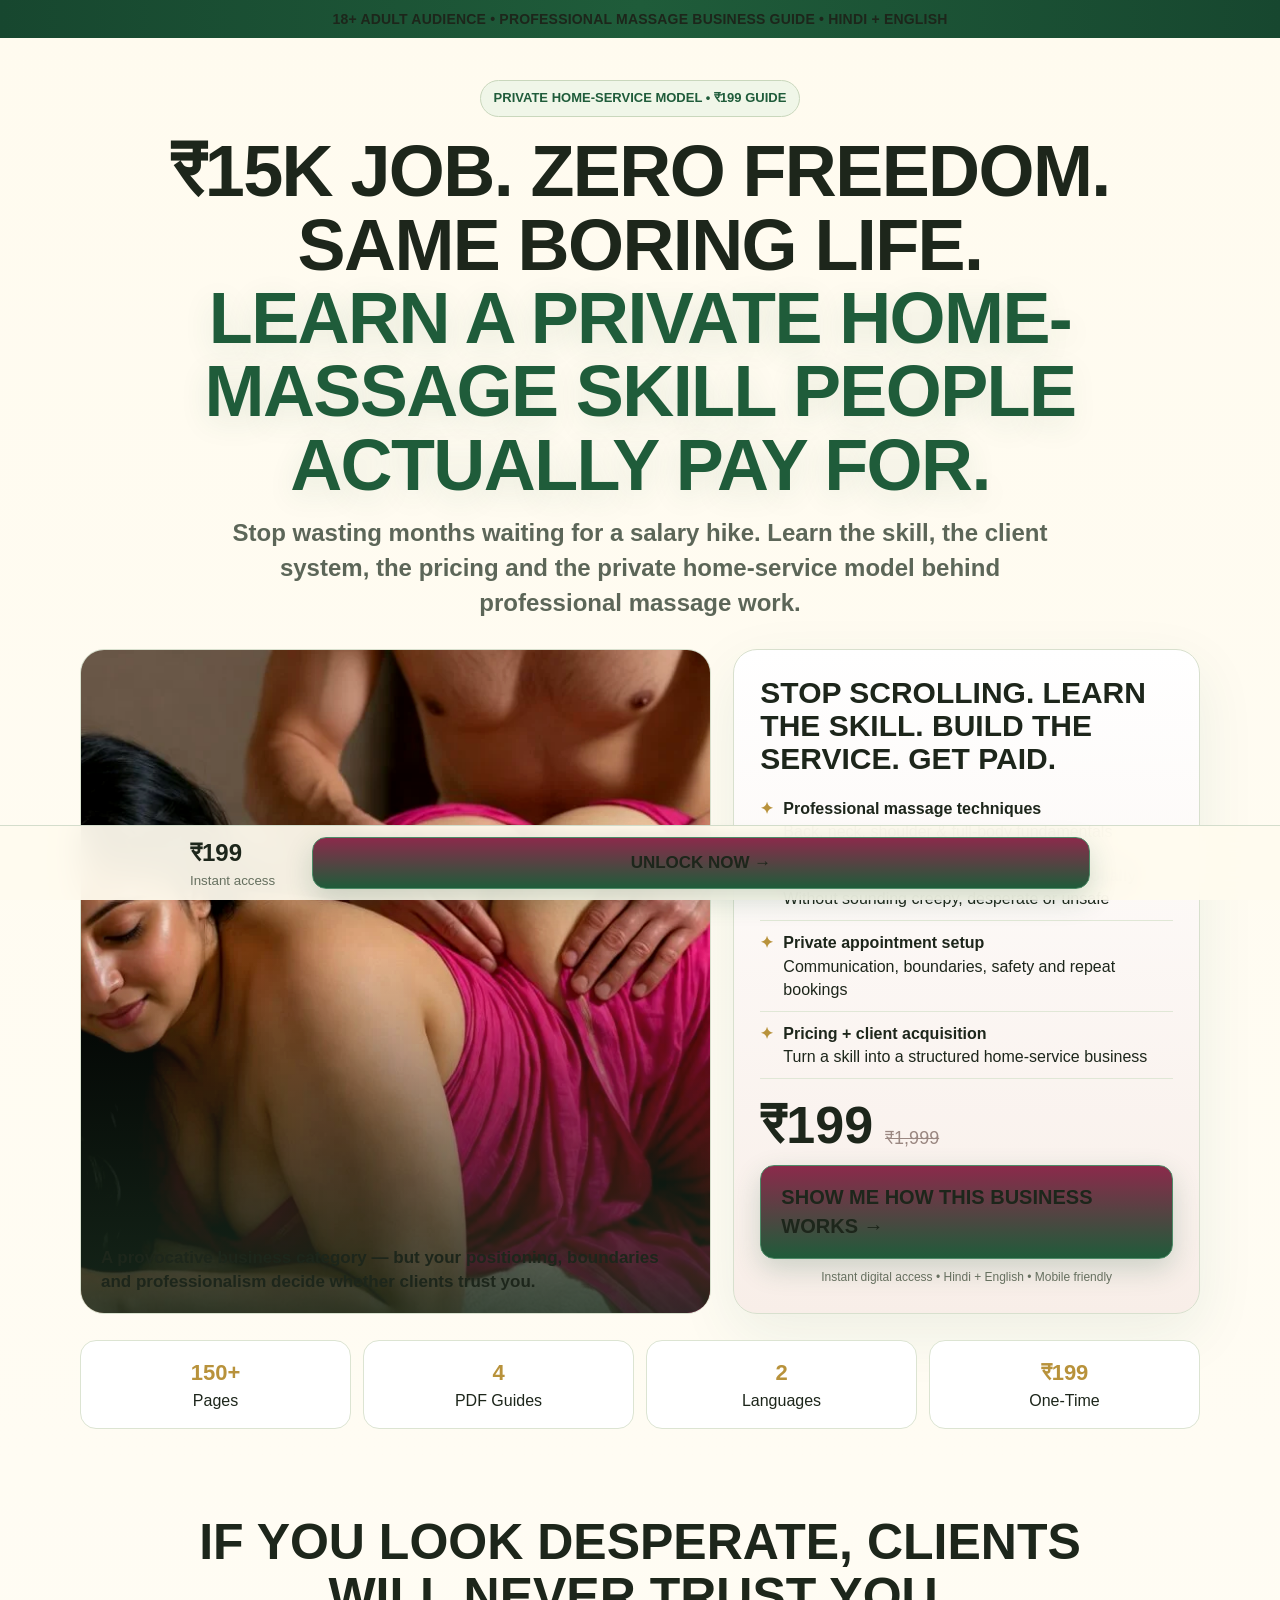
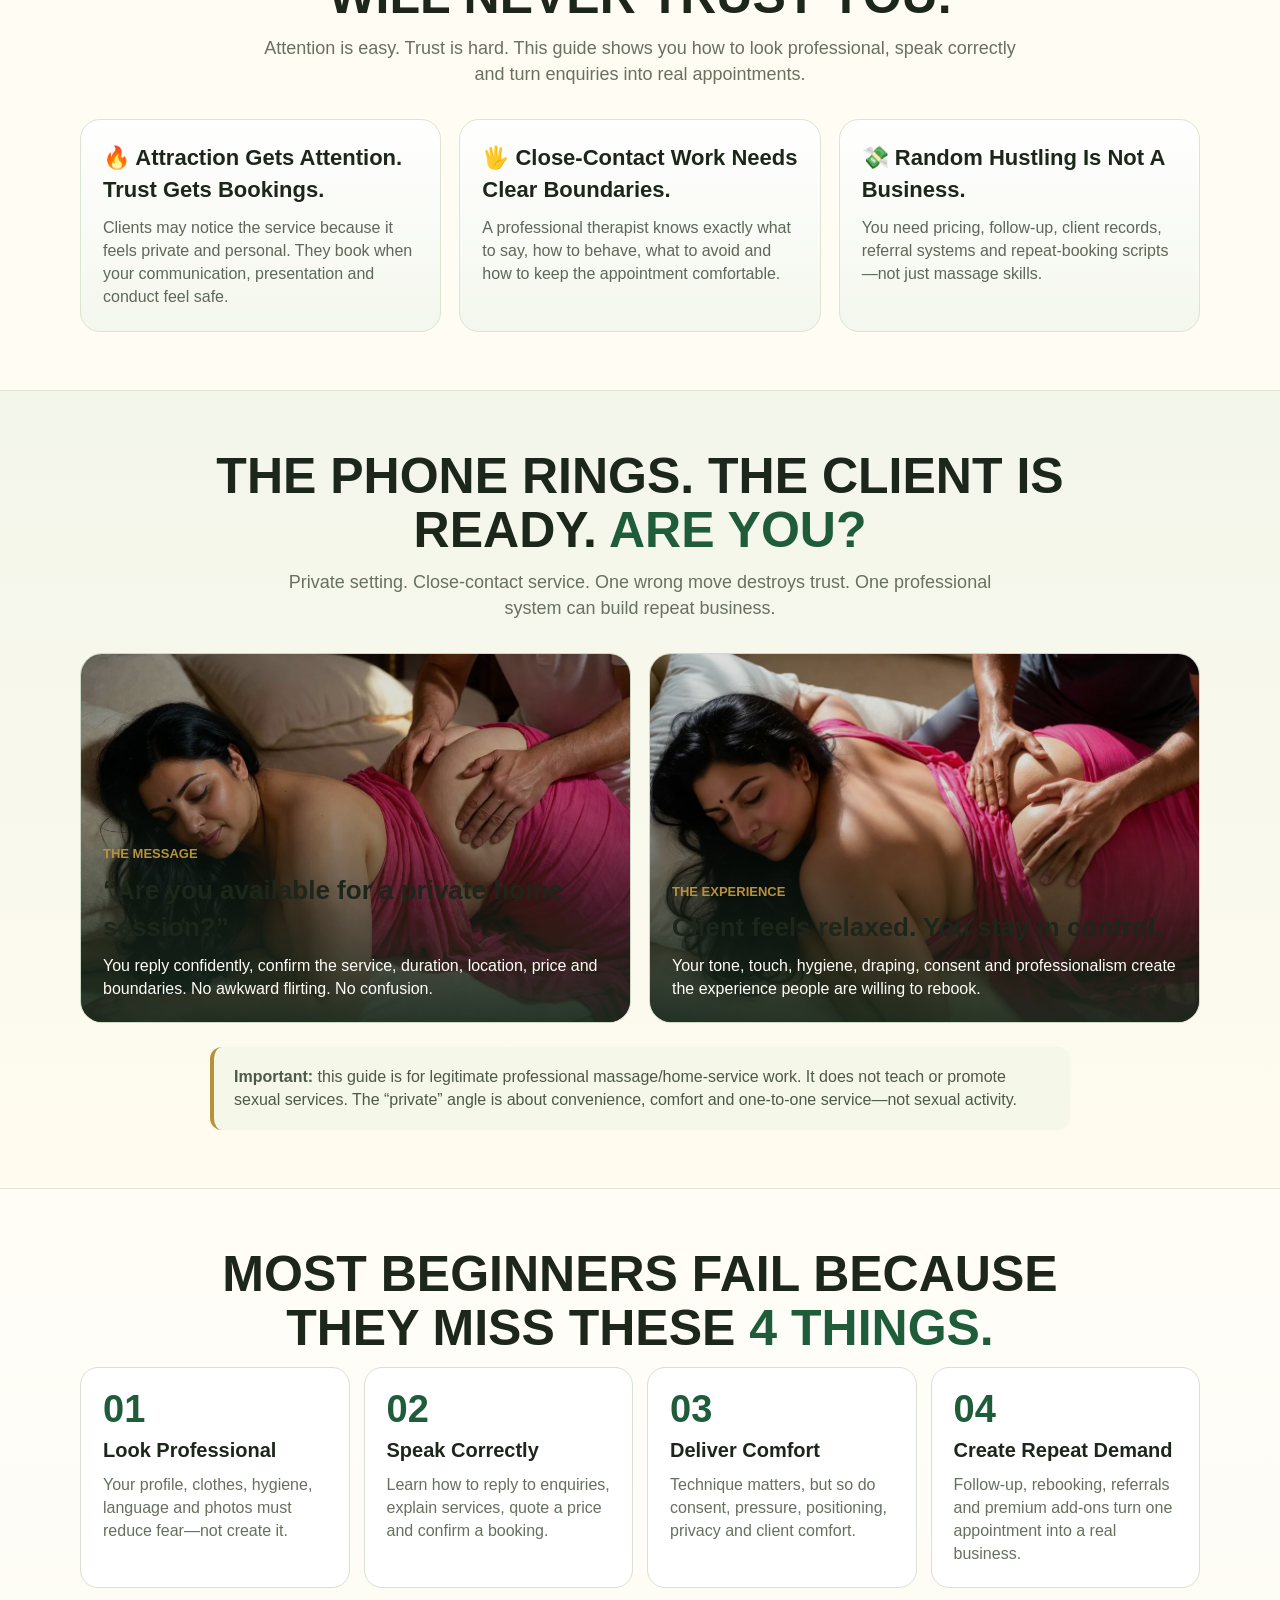
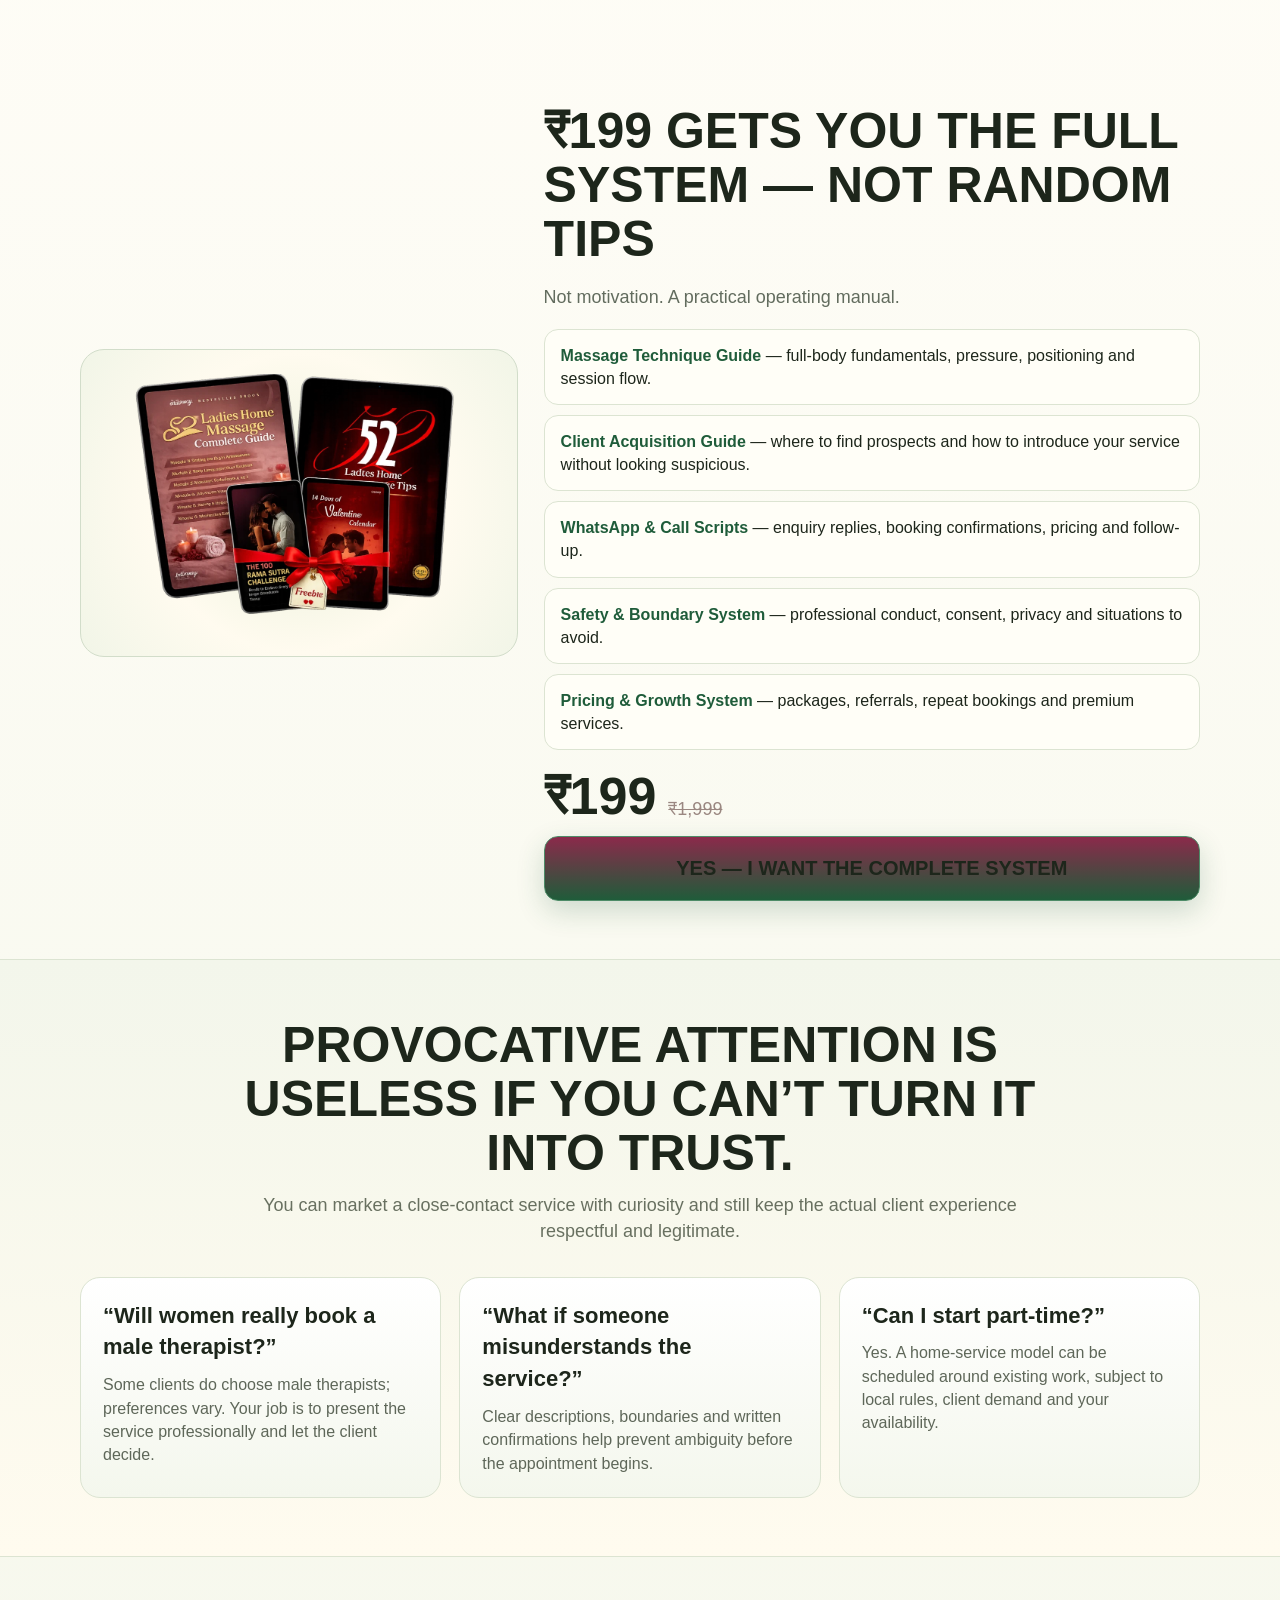
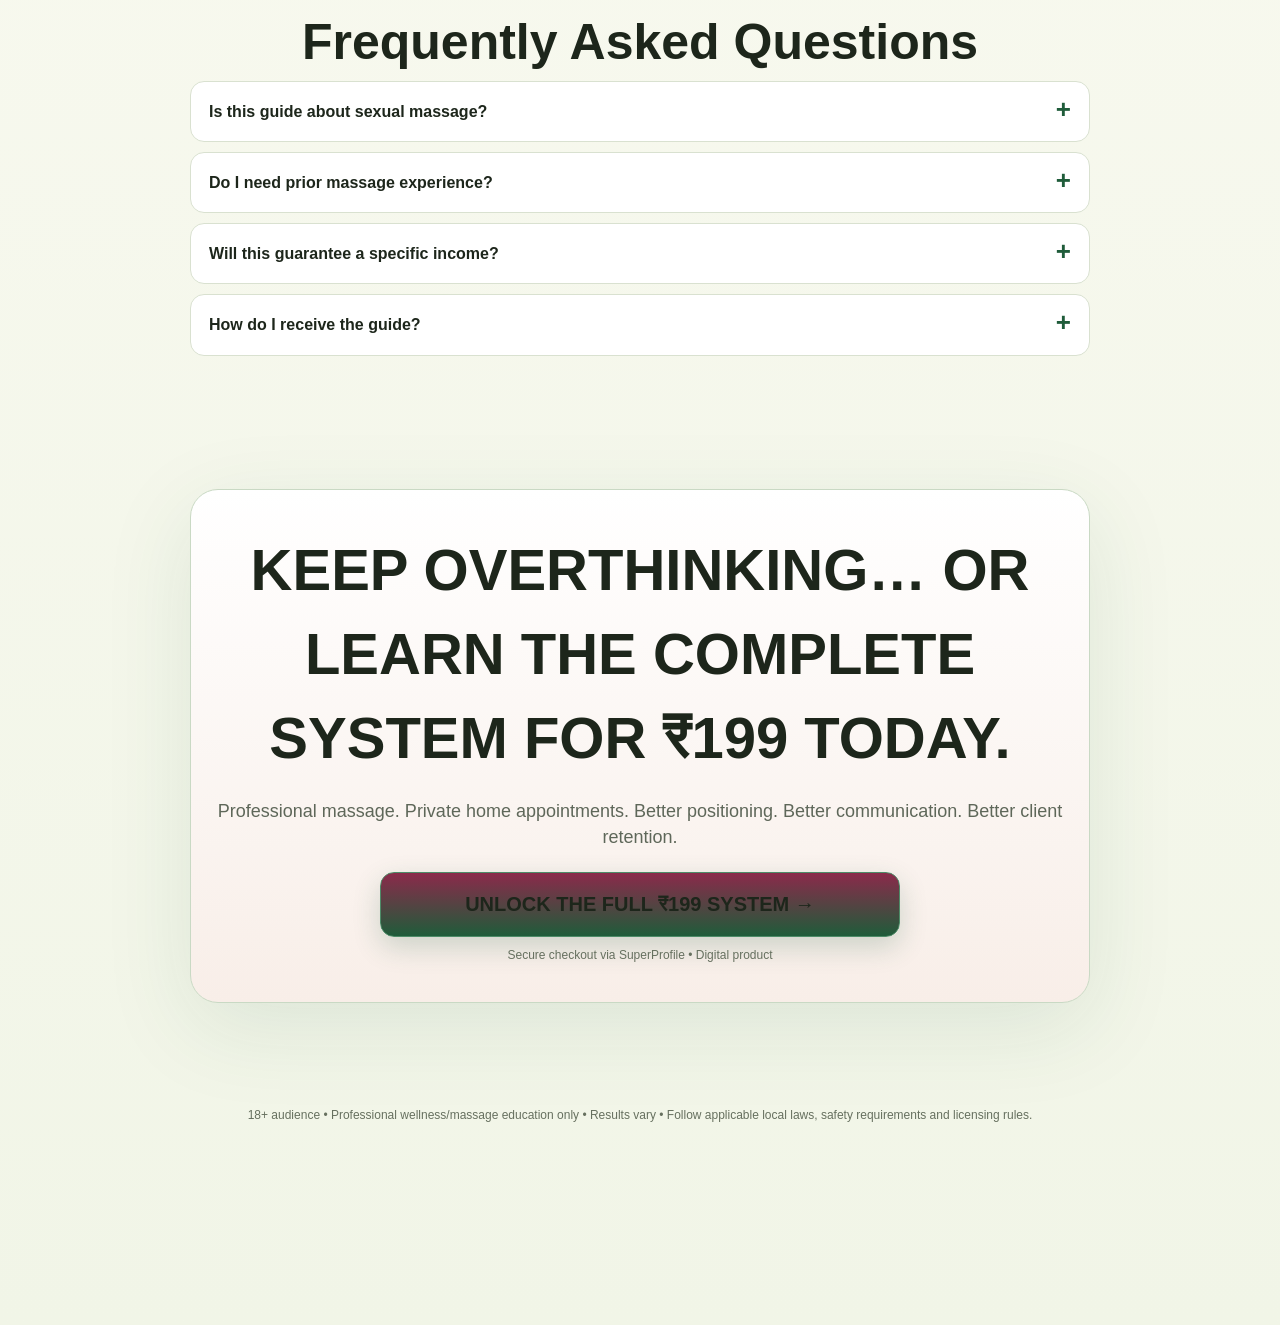
==== commit 3aa4e323: "Switch V2 to green and cream palette" ====
--- a/v2/index.html
+++ b/v2/index.html
@@ -7,8 +7,8 @@
 <meta name="description" content="Ladies Home Massage Business Guide — Hindi + English PDF. Professional massage skills, client acquisition, pricing, safety and home-service setup.">
 <title>Private Home Massage Business Guide</title>
 <style>
-:root{--bg:#FFF8F1;--panel:#FFFFFF;--panel2:#F8EEE8;--text:#1F1F1F;--muted:#6F625E;--red:#7A1F3D;--hot:#7A1F3D;--gold:#D6A84B;--green:#3E7A4C;--line:#E8D6CC}
-*{box-sizing:border-box}html{scroll-behavior:smooth}body{margin:0;background:linear-gradient(180deg,#FFF8F1 0%,#FFFDF9 48%,#F7ECE5 100%);color:var(--text);font-family:Inter,Arial,"Noto Sans Devanagari",sans-serif;line-height:1.45;padding-bottom:90px}img{max-width:100%;display:block}a{text-decoration:none;color:inherit}.wrap{width:min(1120px,calc(100% - 32px));margin:auto}.bar{position:relative;background:linear-gradient(90deg,#6B1733,#7A1F3D,#6B1733);text-align:center;padding:9px 12px;font-weight:800;font-size:14px;letter-spacing:.2px}.hero{padding:42px 0 28px;text-align:center}.eyebrow{display:inline-flex;gap:8px;align-items:center;border:1px solid #D9B8C3;background:#F8EDEF;border-radius:99px;padding:8px 13px;color:#7A1F3D;font-size:13px;font-weight:800;text-transform:uppercase}.hero h1{max-width:940px;margin:18px auto 14px;font-size:clamp(34px,6vw,72px);line-height:1.02;letter-spacing:-1.6px;text-transform:uppercase}.hero h1 .hot{color:var(--hot);text-shadow:0 8px 30px #7A1F3D1F}.sub{max-width:820px;margin:0 auto 22px;color:#5F5150;font-size:clamp(17px,2.2vw,24px);font-weight:700}.hero-grid{display:grid;grid-template-columns:1.15fr .85fr;gap:22px;align-items:stretch;margin-top:28px;text-align:left}.hero-media{position:relative;min-height:500px;border-radius:24px;overflow:hidden;border:1px solid #E3CEC4;background:#F6E7DF}.hero-media img{width:100%;height:100%;object-fit:cover;filter:saturate(1.05) contrast(1.04)}.hero-media:after{content:"";position:absolute;inset:0;background:linear-gradient(180deg,transparent 45%,rgba(46,24,29,.82) 100%)}.caption{position:absolute;left:20px;right:20px;bottom:18px;z-index:2;font-weight:800;font-size:17px}.offer-card{background:linear-gradient(180deg,#FFFFFF,#F8EEE8);border:1px solid #E3CEC4;border-radius:24px;padding:26px;box-shadow:0 20px 60px #7A1F3D14}.offer-card h2{font-size:30px;line-height:1.1;margin:0 0 12px}.bullet{display:flex;gap:10px;padding:10px 0;border-bottom:1px solid #E9D9D1}.bullet:last-of-type{border-bottom:0}.tick{color:var(--gold);font-weight:900}.price{display:flex;align-items:end;gap:12px;margin:20px 0 14px}.price strong{font-size:52px;line-height:1}.price s{color:#9A8781;font-size:18px}.cta{display:flex;justify-content:center;align-items:center;width:100%;padding:17px 20px;border-radius:14px;background:linear-gradient(180deg,#8B2A4B,#7A1F3D);font-weight:900;font-size:20px;box-shadow:0 10px 28px #7A1F3D33;border:1px solid #9D4A67;transition:.18s}.cta:hover{transform:translateY(-2px);filter:brightness(1.06)}.micro{color:#7B6B67;font-size:12px;text-align:center;margin-top:10px}.strip{display:grid;grid-template-columns:repeat(4,1fr);gap:12px;margin:26px 0 0}.stat{border:1px solid #E6D2C8;background:#FFFFFF;border-radius:16px;padding:16px;text-align:center}.stat b{display:block;color:var(--gold);font-size:22px}.section{padding:58px 0}.section h2{text-align:center;font-size:clamp(30px,4.5vw,50px);line-height:1.08;margin:0 auto 12px;max-width:900px}.section .lead{text-align:center;color:var(--muted);font-size:18px;max-width:760px;margin:0 auto 32px}.danger{color:var(--hot)}.cards{display:grid;grid-template-columns:repeat(3,1fr);gap:18px}.card{background:linear-gradient(180deg,#FFFFFF,#FBF4EF);border:1px solid #E4D2C8;border-radius:20px;padding:22px}.card h3{font-size:22px;margin:0 0 10px}.card p{color:#665854;margin:0}.scene{background:linear-gradient(180deg,#F9EFE9,#FFF8F1);border-block:1px solid #E5D1C6}.scene-grid{display:grid;grid-template-columns:1fr 1fr;gap:18px}.scene-card{position:relative;border-radius:22px;overflow:hidden;min-height:360px;border:1px solid #DCC4B9}.scene-card img{width:100%;height:100%;object-fit:cover;filter:brightness(.86) saturate(.95)}.scene-copy{position:absolute;inset:auto 0 0;padding:70px 22px 22px;background:linear-gradient(transparent,rgba(42,25,30,.88))}.scene-copy span{color:var(--gold);font-size:13px;font-weight:900;text-transform:uppercase}.scene-copy h3{font-size:26px;margin:7px 0}.scene-copy p{margin:0;color:#FFF7F2}.truth{max-width:860px;margin:24px auto 0;padding:18px 20px;border-left:4px solid var(--gold);background:#FFF3E7;border-radius:12px;color:#4E403D}.steps{display:grid;grid-template-columns:repeat(4,1fr);gap:14px}.step{position:relative;background:#FFFFFF;border:1px solid #E1CEC4;border-radius:18px;padding:22px}.num{font-size:38px;font-weight:900;color:#7A1F3D;line-height:1}.step h3{margin:8px 0;font-size:20px}.step p{margin:0;color:#6D5F5A}.product{display:grid;grid-template-columns:.8fr 1.2fr;gap:26px;align-items:center}.book{background:radial-gradient(circle at 50% 50%,#F1DDC5 0,#FFF8F1 56%,#F7ECE5 100%);border:1px solid #E0CBBF;border-radius:24px;padding:24px}.book img{margin:auto;max-height:540px;object-fit:contain}.stack h3{font-size:26px;margin:0 0 16px}.stack-list{display:grid;gap:10px}.stack-item{background:#FFFFFF;border:1px solid #E4D2C8;border-radius:14px;padding:14px 16px}.stack-item b{color:#7A1F3D}.faq{max-width:900px;margin:auto}.faq details{background:#FFFFFF;border:1px solid #E2D0C6;border-radius:14px;margin-bottom:10px}.faq summary{cursor:pointer;padding:18px 50px 18px 18px;font-weight:800;list-style:none;position:relative}.faq summary:after{content:"+";position:absolute;right:18px;color:var(--hot);font-size:26px;top:9px}.faq details[open] summary:after{content:"−"}.faq p{padding:0 18px 18px;margin:0;color:#6A5C58}.final{padding:65px 0 80px}.final-box{max-width:900px;margin:auto;text-align:center;background:linear-gradient(180deg,#FFFFFF,#F8EEE8);border:1px solid #D8B6C0;border-radius:28px;padding:38px 24px;box-shadow:0 24px 90px #7A1F3D1A}.final-box h2{font-size:clamp(34px,5vw,58px);margin:0 0 12px}.final-box p{color:#665854;font-size:18px}.final-box .cta{max-width:520px;margin:22px auto 0}.sticky{position:fixed;left:0;right:0;bottom:0;z-index:20;background:rgba(255,248,241,.94);backdrop-filter:blur(16px);border-top:1px solid #DCC7BC;padding:10px max(12px,env(safe-area-inset-right)) max(10px,env(safe-area-inset-bottom)) max(12px,env(safe-area-inset-left))}.sticky-in{max-width:900px;margin:auto;display:flex;align-items:center;gap:12px}.sticky-price{min-width:110px}.sticky-price b{font-size:24px}.sticky-price small{display:block;color:#7B6B67}.sticky .cta{padding:13px 16px;font-size:17px}footer{text-align:center;color:#7A6B66;padding:24px 16px 110px;font-size:12px}
+:root{--bg:#FFFBEF;--panel:#FFFEF7;--panel2:#F1F5E7;--text:#1D261B;--muted:#687060;--red:#1F5C3A;--hot:#1F5C3A;--gold:#B8923B;--green:#2F7A4B;--line:#DDE4CF}
+*{box-sizing:border-box}html{scroll-behavior:smooth}body{margin:0;background:linear-gradient(180deg,#FFFBEF 0%,#FFFDF7 48%,#F1F5E7 100%);color:var(--text);font-family:Inter,Arial,"Noto Sans Devanagari",sans-serif;line-height:1.45;padding-bottom:90px}img{max-width:100%;display:block}a{text-decoration:none;color:inherit}.wrap{width:min(1120px,calc(100% - 32px));margin:auto}.bar{position:relative;background:linear-gradient(90deg,#17472F,#1F5C3A,#17472F);text-align:center;padding:9px 12px;font-weight:800;font-size:14px;letter-spacing:.2px}.hero{padding:42px 0 28px;text-align:center}.eyebrow{display:inline-flex;gap:8px;align-items:center;border:1px solid #C9D7BC;background:#F0F6E8;border-radius:99px;padding:8px 13px;color:#1F5C3A;font-size:13px;font-weight:800;text-transform:uppercase}.hero h1{max-width:940px;margin:18px auto 14px;font-size:clamp(34px,6vw,72px);line-height:1.02;letter-spacing:-1.6px;text-transform:uppercase}.hero h1 .hot{color:var(--hot);text-shadow:0 8px 30px #1F5C3A1F}.sub{max-width:820px;margin:0 auto 22px;color:#5C6658;font-size:clamp(17px,2.2vw,24px);font-weight:700}.hero-grid{display:grid;grid-template-columns:1.15fr .85fr;gap:22px;align-items:stretch;margin-top:28px;text-align:left}.hero-media{position:relative;min-height:500px;border-radius:24px;overflow:hidden;border:1px solid #D8E0CE;background:#EEF3E6}.hero-media img{width:100%;height:100%;object-fit:cover;filter:saturate(1.05) contrast(1.04)}.hero-media:after{content:"";position:absolute;inset:0;background:linear-gradient(180deg,transparent 45%,rgba(26,46,31,.82) 100%)}.caption{position:absolute;left:20px;right:20px;bottom:18px;z-index:2;font-weight:800;font-size:17px}.offer-card{background:linear-gradient(180deg,#FFFFFF,#F8EEE8);border:1px solid #D8E0CE;border-radius:24px;padding:26px;box-shadow:0 20px 60px #1F5C3A14}.offer-card h2{font-size:30px;line-height:1.1;margin:0 0 12px}.bullet{display:flex;gap:10px;padding:10px 0;border-bottom:1px solid #E0E7D6}.bullet:last-of-type{border-bottom:0}.tick{color:var(--gold);font-weight:900}.price{display:flex;align-items:end;gap:12px;margin:20px 0 14px}.price strong{font-size:52px;line-height:1}.price s{color:#9A8781;font-size:18px}.cta{display:flex;justify-content:center;align-items:center;width:100%;padding:17px 20px;border-radius:14px;background:linear-gradient(180deg,#8B2A4B,#1F5C3A);font-weight:900;font-size:20px;box-shadow:0 10px 28px #1F5C3A33;border:1px solid #4D8B67;transition:.18s}.cta:hover{transform:translateY(-2px);filter:brightness(1.06)}.micro{color:#66705F;font-size:12px;text-align:center;margin-top:10px}.strip{display:grid;grid-template-columns:repeat(4,1fr);gap:12px;margin:26px 0 0}.stat{border:1px solid #DCE4D2;background:#FFFFFF;border-radius:16px;padding:16px;text-align:center}.stat b{display:block;color:var(--gold);font-size:22px}.section{padding:58px 0}.section h2{text-align:center;font-size:clamp(30px,4.5vw,50px);line-height:1.08;margin:0 auto 12px;max-width:900px}.section .lead{text-align:center;color:var(--muted);font-size:18px;max-width:760px;margin:0 auto 32px}.danger{color:var(--hot)}.cards{display:grid;grid-template-columns:repeat(3,1fr);gap:18px}.card{background:linear-gradient(180deg,#FFFFFF,#F4F7ED);border:1px solid #DCE4D2;border-radius:20px;padding:22px}.card h3{font-size:22px;margin:0 0 10px}.card p{color:#5E6759;margin:0}.scene{background:linear-gradient(180deg,#F3F6EB,#FFFBEF);border-block:1px solid #DCE4D2}.scene-grid{display:grid;grid-template-columns:1fr 1fr;gap:18px}.scene-card{position:relative;border-radius:22px;overflow:hidden;min-height:360px;border:1px solid #CDD8C7}.scene-card img{width:100%;height:100%;object-fit:cover;filter:brightness(.86) saturate(.95)}.scene-copy{position:absolute;inset:auto 0 0;padding:70px 22px 22px;background:linear-gradient(transparent,rgba(26,44,31,.88))}.scene-copy span{color:var(--gold);font-size:13px;font-weight:900;text-transform:uppercase}.scene-copy h3{font-size:26px;margin:7px 0}.scene-copy p{margin:0;color:#FFFDF7}.truth{max-width:860px;margin:24px auto 0;padding:18px 20px;border-left:4px solid var(--gold);background:#F5F7E8;border-radius:12px;color:#4D584A}.steps{display:grid;grid-template-columns:repeat(4,1fr);gap:14px}.step{position:relative;background:#FFFFFF;border:1px solid #D8E1D1;border-radius:18px;padding:22px}.num{font-size:38px;font-weight:900;color:#1F5C3A;line-height:1}.step h3{margin:8px 0;font-size:20px}.step p{margin:0;color:#65705F}.product{display:grid;grid-template-columns:.8fr 1.2fr;gap:26px;align-items:center}.book{background:radial-gradient(circle at 50% 50%,#E7EFD8 0,#FFFBEF 56%,#F1F5E7 100%);border:1px solid #D2DDCA;border-radius:24px;padding:24px}.book img{margin:auto;max-height:540px;object-fit:contain}.stack h3{font-size:26px;margin:0 0 16px}.stack-list{display:grid;gap:10px}.stack-item{background:#FFFEF7;border:1px solid #DCE4D2;border-radius:14px;padding:14px 16px}.stack-item b{color:#1F5C3A}.faq{max-width:900px;margin:auto}.faq details{background:#FFFFFF;border:1px solid #D9E1D0;border-radius:14px;margin-bottom:10px}.faq summary{cursor:pointer;padding:18px 50px 18px 18px;font-weight:800;list-style:none;position:relative}.faq summary:after{content:"+";position:absolute;right:18px;color:var(--hot);font-size:26px;top:9px}.faq details[open] summary:after{content:"−"}.faq p{padding:0 18px 18px;margin:0;color:#626C5E}.final{padding:65px 0 80px}.final-box{max-width:900px;margin:auto;text-align:center;background:linear-gradient(180deg,#FFFFFF,#F8EEE8);border:1px solid #C9D9C4;border-radius:28px;padding:38px 24px;box-shadow:0 24px 90px #1F5C3A1A}.final-box h2{font-size:clamp(34px,5vw,58px);margin:0 0 12px}.final-box p{color:#5E6759;font-size:18px}.final-box .cta{max-width:520px;margin:22px auto 0}.sticky{position:fixed;left:0;right:0;bottom:0;z-index:20;background:rgba(255,251,239,.94);backdrop-filter:blur(16px);border-top:1px solid #D4DDCC;padding:10px max(12px,env(safe-area-inset-right)) max(10px,env(safe-area-inset-bottom)) max(12px,env(safe-area-inset-left))}.sticky-in{max-width:900px;margin:auto;display:flex;align-items:center;gap:12px}.sticky-price{min-width:110px}.sticky-price b{font-size:24px}.sticky-price small{display:block;color:#66705F}.sticky .cta{padding:13px 16px;font-size:17px}footer{text-align:center;color:#66705F;padding:24px 16px 110px;font-size:12px}
 @media(max-width:850px){.hero{padding-top:30px}.hero-grid,.product,.scene-grid{grid-template-columns:1fr}.hero-media{min-height:390px}.strip{grid-template-columns:1fr 1fr}.cards{grid-template-columns:1fr}.steps{grid-template-columns:1fr 1fr}.section{padding:42px 0}.hero h1{font-size:42px}.offer-card h2{font-size:27px}.price strong{font-size:46px}}
 @media(max-width:480px){body{padding-bottom:80px}.wrap{width:min(100% - 22px,1120px)}.hero h1{font-size:34px;letter-spacing:-.7px}.sub{font-size:16px}.hero-media{min-height:320px;border-radius:18px}.offer-card{padding:20px;border-radius:18px}.strip{grid-template-columns:1fr 1fr}.stat{padding:12px 8px}.stat b{font-size:18px}.steps{grid-template-columns:1fr}.scene-card{min-height:310px}.sticky-price{min-width:88px}.sticky-price b{font-size:20px}.sticky .cta{font-size:15px}.bar{font-size:12px}}
 </style>
@@ -89,7 +89,7 @@
 <div class="book"><img src="../assets/images/image-14.png" alt="Ladies Home Massage Complete Guide"></div>
 <div class="stack">
 <h2 style="text-align:left;margin-left:0">₹199 GETS YOU THE FULL SYSTEM — NOT RANDOM TIPS</h2>
-<p style="color:#6A5C58;font-size:18px">Not motivation. A practical operating manual.</p>
+<p style="color:#626C5E;font-size:18px">Not motivation. A practical operating manual.</p>
 <div class="stack-list">
 <div class="stack-item"><b>Massage Technique Guide</b> — full-body fundamentals, pressure, positioning and session flow.</div>
 <div class="stack-item"><b>Client Acquisition Guide</b> — where to find prospects and how to introduce your service without looking suspicious.</div>
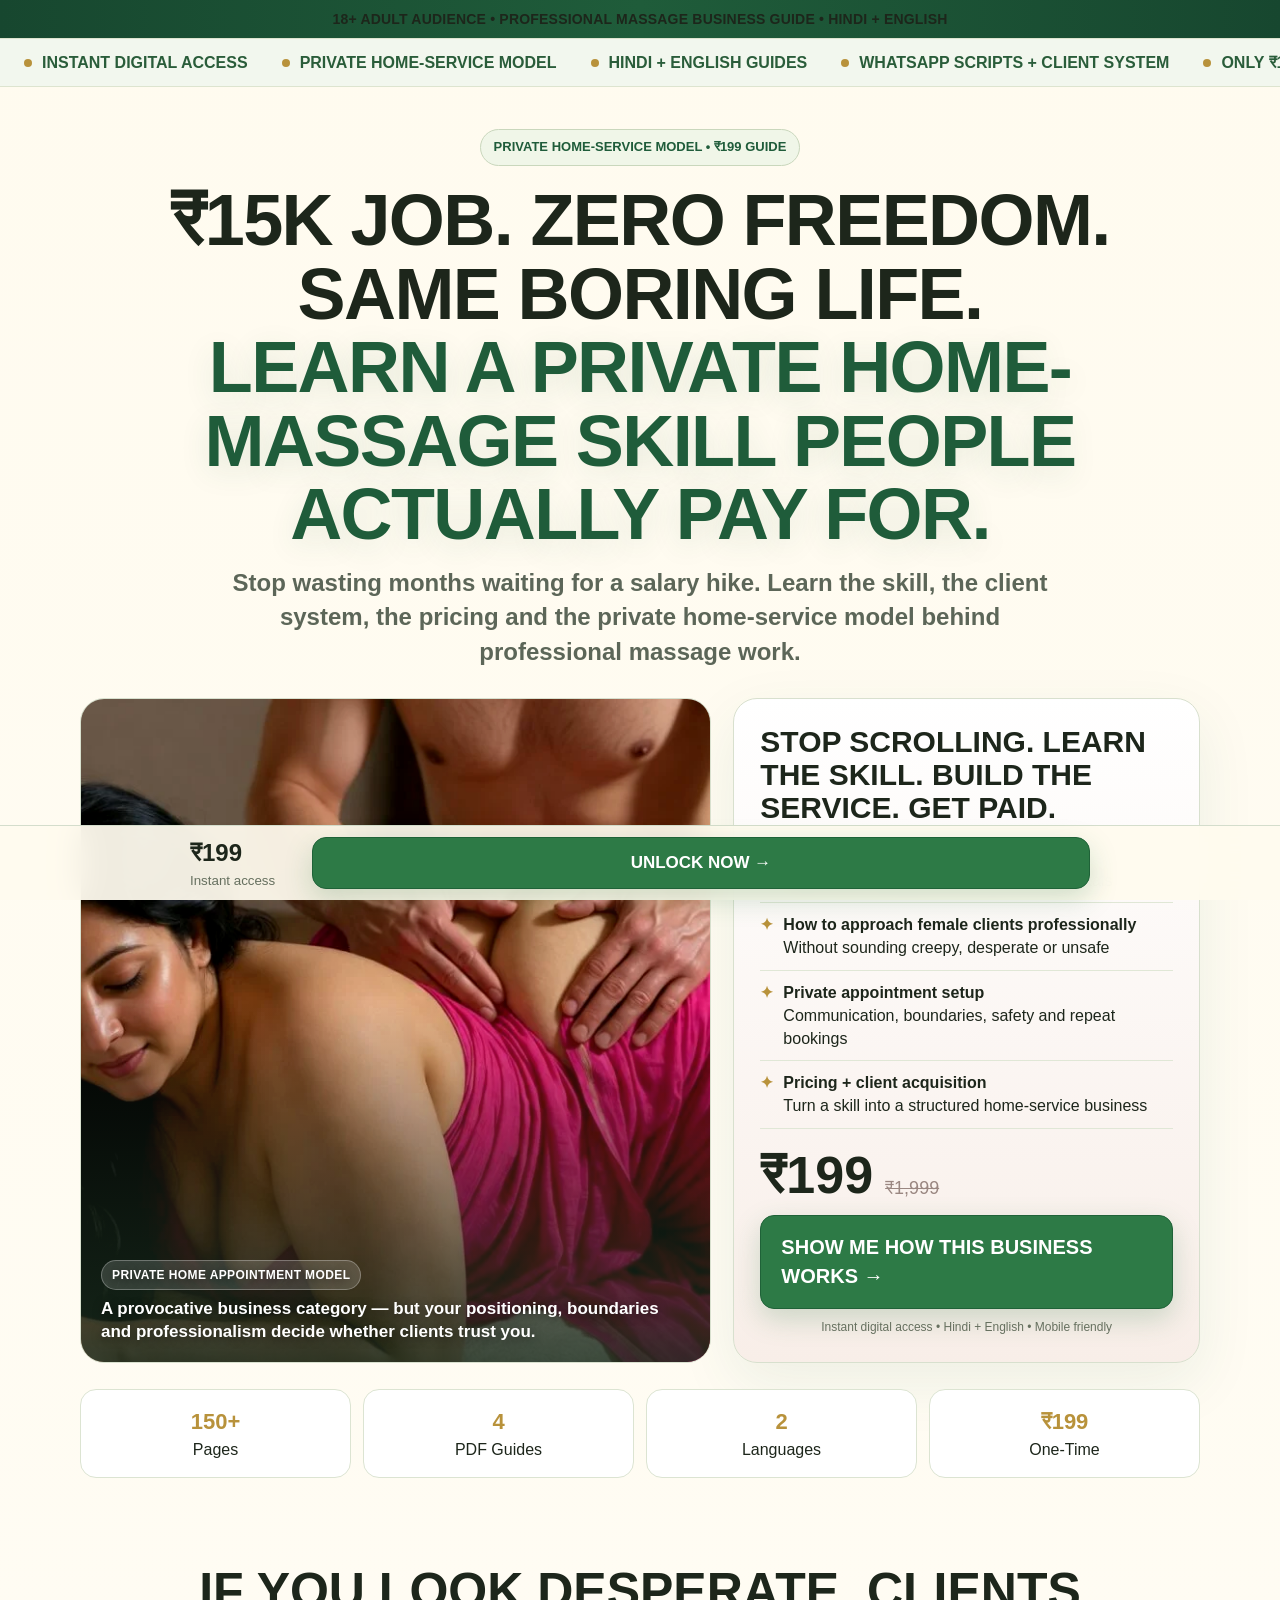
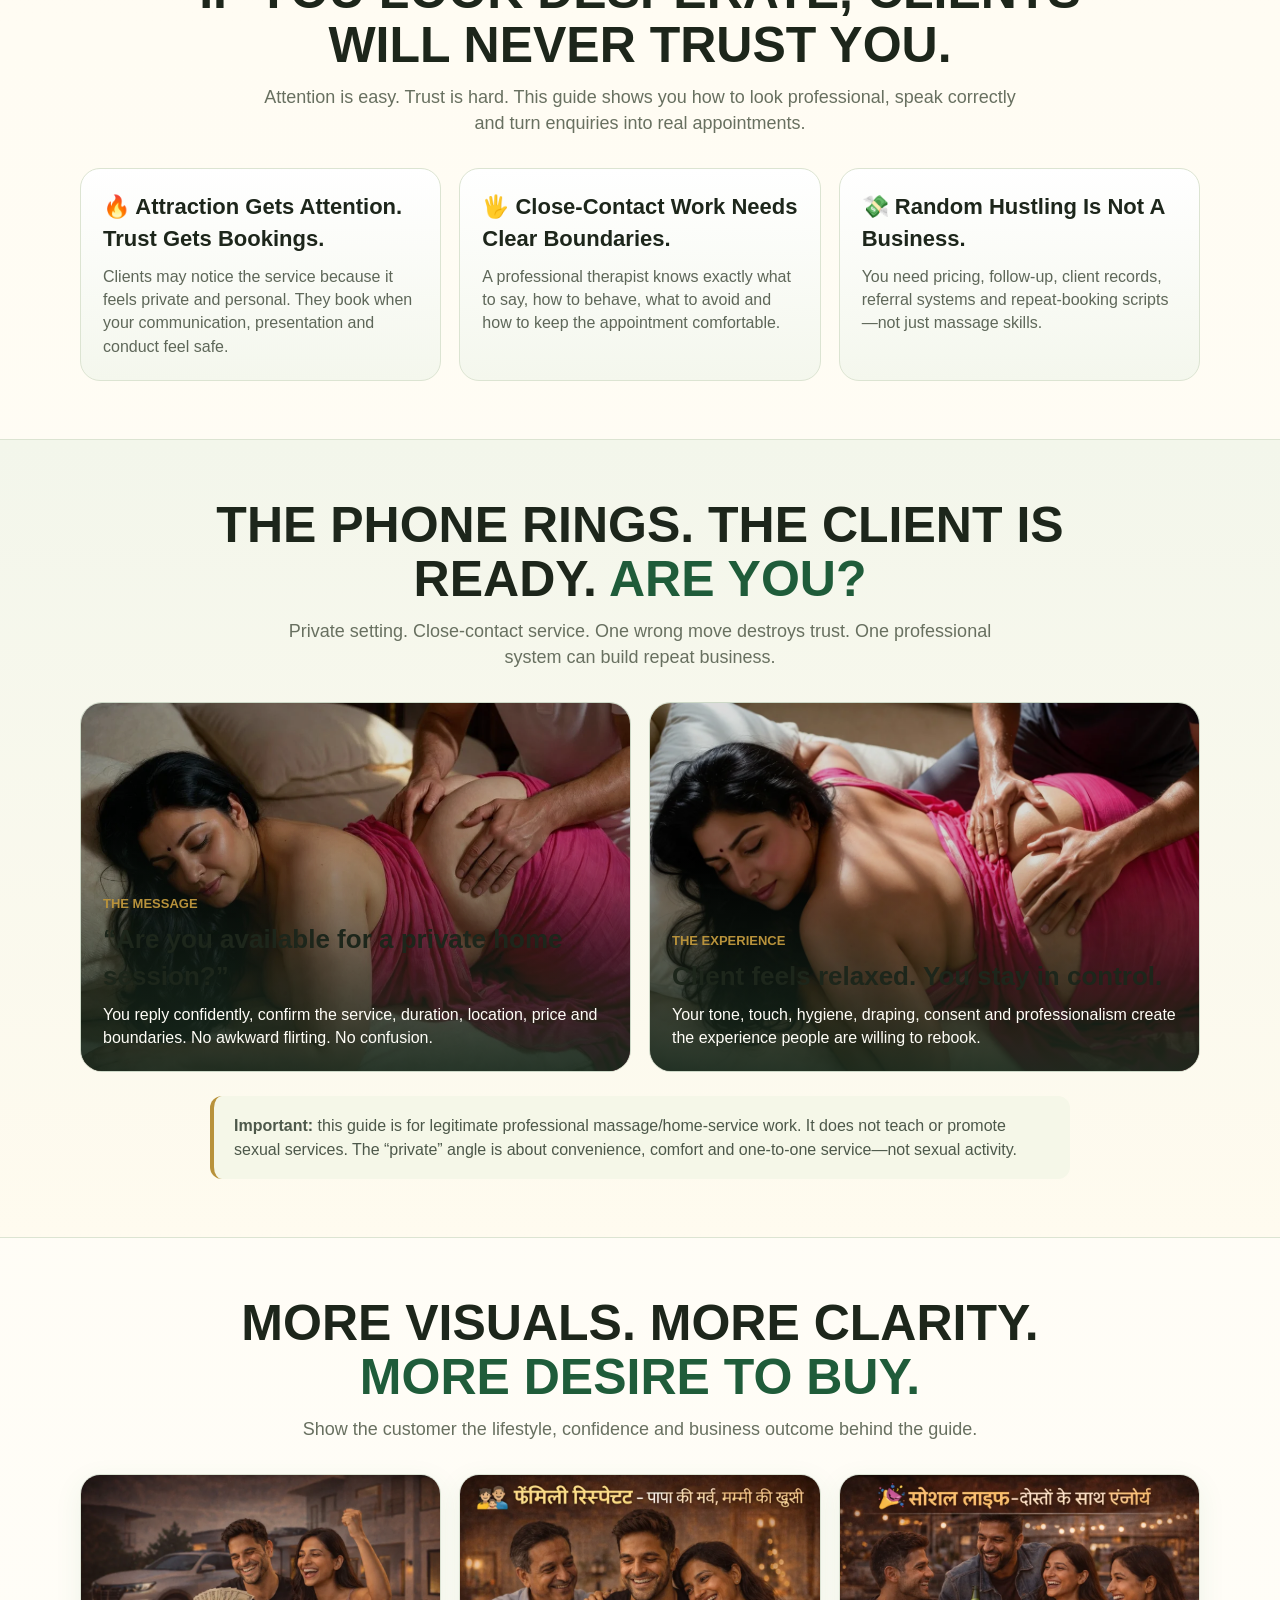
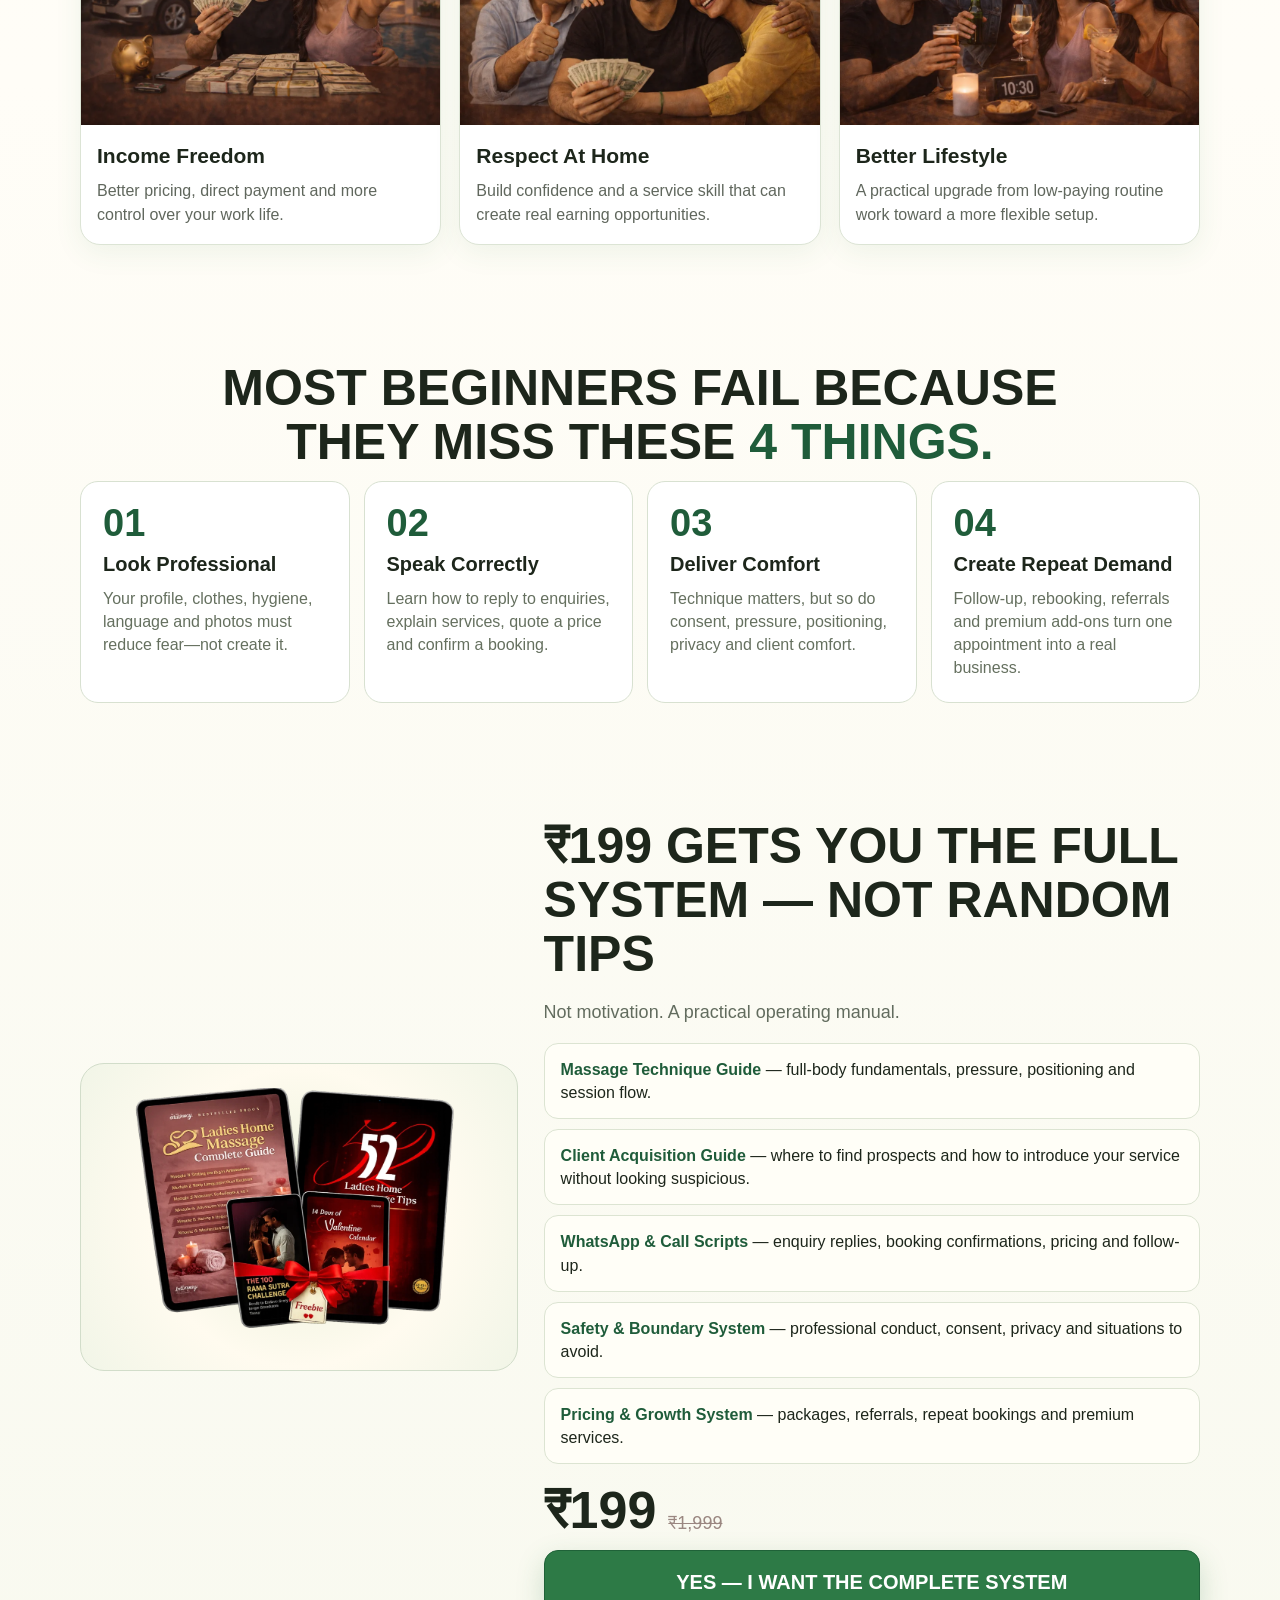
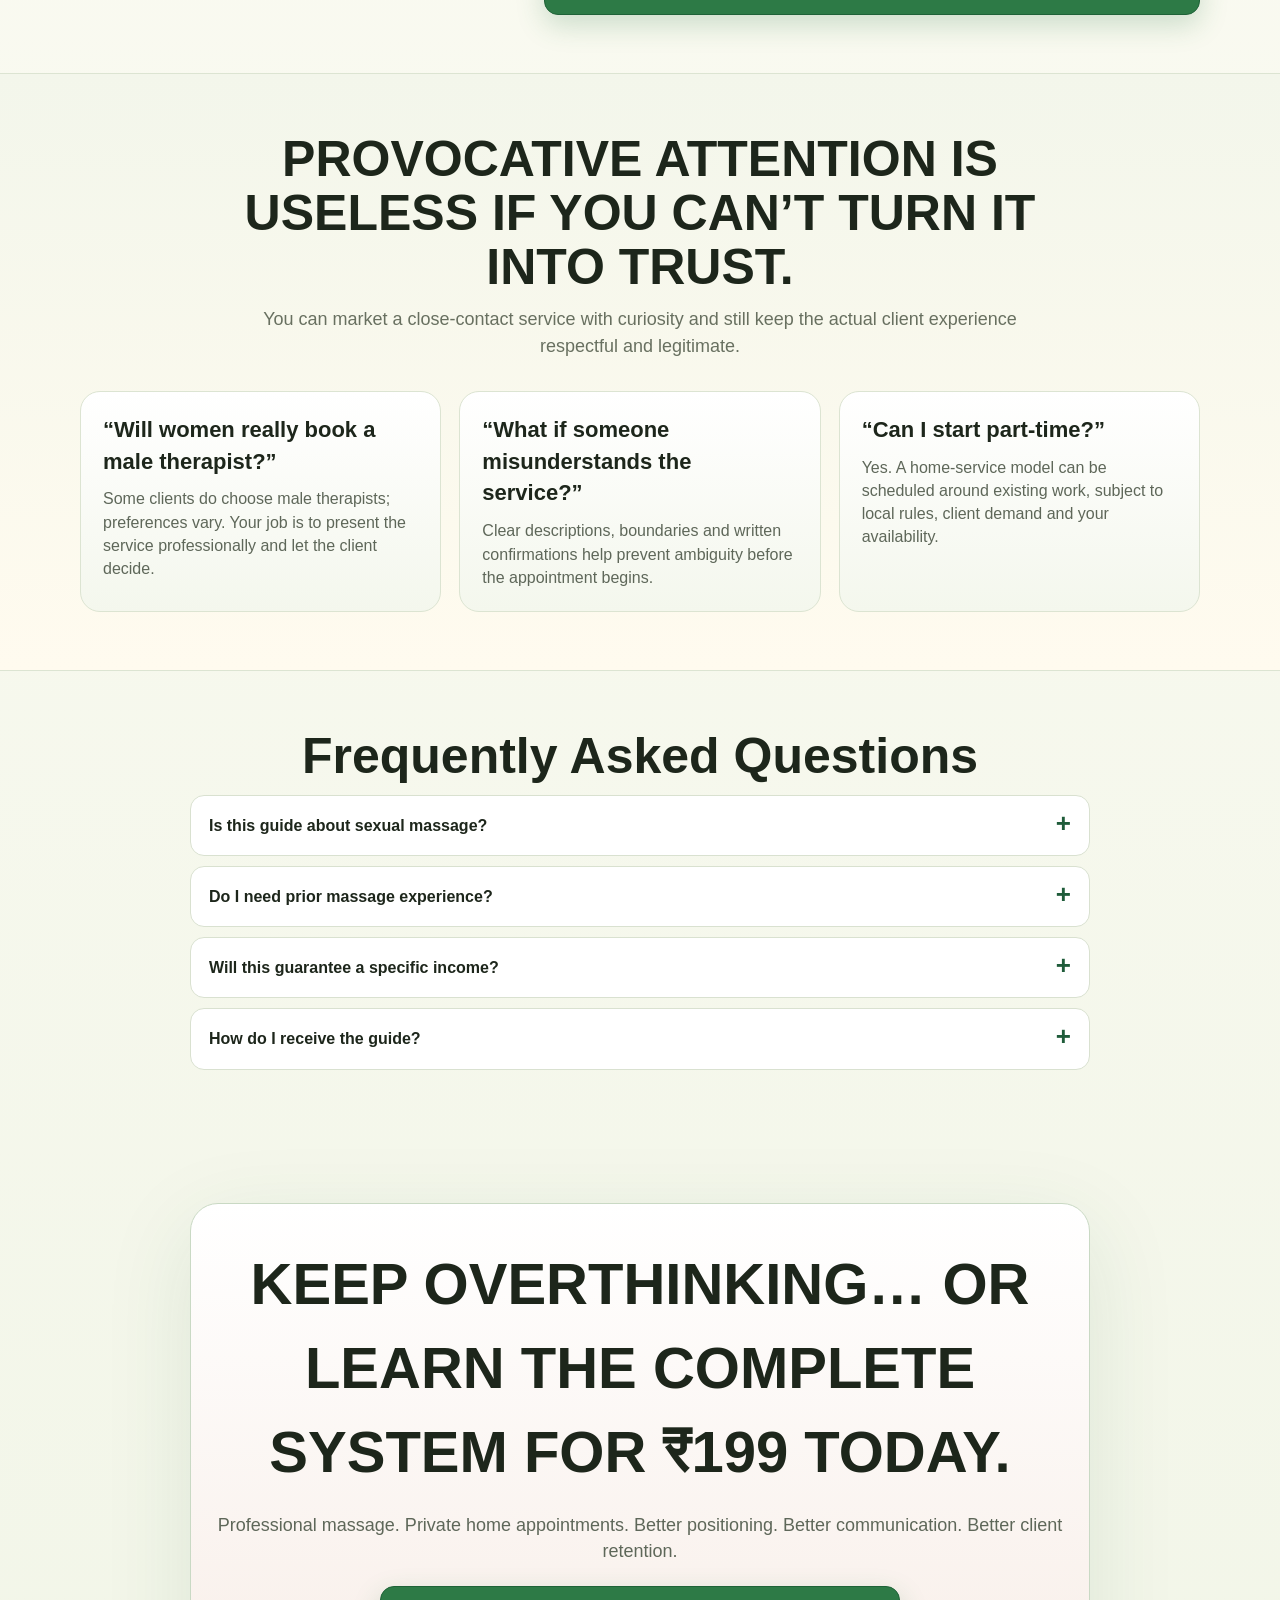
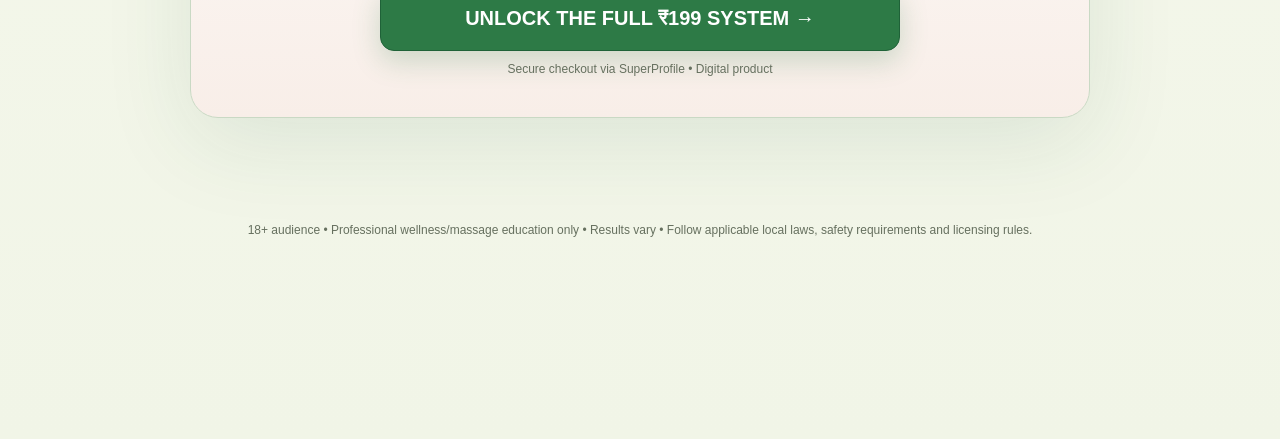
==== commit 757c19cf: "Improve V2 visuals, ticker, favicon and CTA" ====
--- a/v2/index.html
+++ b/v2/index.html
@@ -6,15 +6,25 @@
 <meta name="theme-color" content="#FFF8F1">
 <meta name="description" content="Ladies Home Massage Business Guide — Hindi + English PDF. Professional massage skills, client acquisition, pricing, safety and home-service setup.">
 <title>Private Home Massage Business Guide</title>
+<link rel="icon" type="image/svg+xml" href="data:image/svg+xml,%3Csvg xmlns='http://www.w3.org/2000/svg' viewBox='0 0 64 64'%3E%3Crect width='64' height='64' rx='14' fill='%23f6f0e4'/%3E%3Cpath d='M16 41c5-12 11-18 16-18 4 0 7 3 8 7 2-3 5-5 9-5 3 0 5 1 7 3-2 7-7 12-14 14-9 3-17 2-26-1z' fill='%232d7a46'/%3E%3Ccircle cx='22' cy='22' r='6' fill='%23c7a14b'/%3E%3C/svg%3E">
 <style>
 :root{--bg:#FFFBEF;--panel:#FFFEF7;--panel2:#F1F5E7;--text:#1D261B;--muted:#687060;--red:#1F5C3A;--hot:#1F5C3A;--gold:#B8923B;--green:#2F7A4B;--line:#DDE4CF}
-*{box-sizing:border-box}html{scroll-behavior:smooth}body{margin:0;background:linear-gradient(180deg,#FFFBEF 0%,#FFFDF7 48%,#F1F5E7 100%);color:var(--text);font-family:Inter,Arial,"Noto Sans Devanagari",sans-serif;line-height:1.45;padding-bottom:90px}img{max-width:100%;display:block}a{text-decoration:none;color:inherit}.wrap{width:min(1120px,calc(100% - 32px));margin:auto}.bar{position:relative;background:linear-gradient(90deg,#17472F,#1F5C3A,#17472F);text-align:center;padding:9px 12px;font-weight:800;font-size:14px;letter-spacing:.2px}.hero{padding:42px 0 28px;text-align:center}.eyebrow{display:inline-flex;gap:8px;align-items:center;border:1px solid #C9D7BC;background:#F0F6E8;border-radius:99px;padding:8px 13px;color:#1F5C3A;font-size:13px;font-weight:800;text-transform:uppercase}.hero h1{max-width:940px;margin:18px auto 14px;font-size:clamp(34px,6vw,72px);line-height:1.02;letter-spacing:-1.6px;text-transform:uppercase}.hero h1 .hot{color:var(--hot);text-shadow:0 8px 30px #1F5C3A1F}.sub{max-width:820px;margin:0 auto 22px;color:#5C6658;font-size:clamp(17px,2.2vw,24px);font-weight:700}.hero-grid{display:grid;grid-template-columns:1.15fr .85fr;gap:22px;align-items:stretch;margin-top:28px;text-align:left}.hero-media{position:relative;min-height:500px;border-radius:24px;overflow:hidden;border:1px solid #D8E0CE;background:#EEF3E6}.hero-media img{width:100%;height:100%;object-fit:cover;filter:saturate(1.05) contrast(1.04)}.hero-media:after{content:"";position:absolute;inset:0;background:linear-gradient(180deg,transparent 45%,rgba(26,46,31,.82) 100%)}.caption{position:absolute;left:20px;right:20px;bottom:18px;z-index:2;font-weight:800;font-size:17px}.offer-card{background:linear-gradient(180deg,#FFFFFF,#F8EEE8);border:1px solid #D8E0CE;border-radius:24px;padding:26px;box-shadow:0 20px 60px #1F5C3A14}.offer-card h2{font-size:30px;line-height:1.1;margin:0 0 12px}.bullet{display:flex;gap:10px;padding:10px 0;border-bottom:1px solid #E0E7D6}.bullet:last-of-type{border-bottom:0}.tick{color:var(--gold);font-weight:900}.price{display:flex;align-items:end;gap:12px;margin:20px 0 14px}.price strong{font-size:52px;line-height:1}.price s{color:#9A8781;font-size:18px}.cta{display:flex;justify-content:center;align-items:center;width:100%;padding:17px 20px;border-radius:14px;background:linear-gradient(180deg,#8B2A4B,#1F5C3A);font-weight:900;font-size:20px;box-shadow:0 10px 28px #1F5C3A33;border:1px solid #4D8B67;transition:.18s}.cta:hover{transform:translateY(-2px);filter:brightness(1.06)}.micro{color:#66705F;font-size:12px;text-align:center;margin-top:10px}.strip{display:grid;grid-template-columns:repeat(4,1fr);gap:12px;margin:26px 0 0}.stat{border:1px solid #DCE4D2;background:#FFFFFF;border-radius:16px;padding:16px;text-align:center}.stat b{display:block;color:var(--gold);font-size:22px}.section{padding:58px 0}.section h2{text-align:center;font-size:clamp(30px,4.5vw,50px);line-height:1.08;margin:0 auto 12px;max-width:900px}.section .lead{text-align:center;color:var(--muted);font-size:18px;max-width:760px;margin:0 auto 32px}.danger{color:var(--hot)}.cards{display:grid;grid-template-columns:repeat(3,1fr);gap:18px}.card{background:linear-gradient(180deg,#FFFFFF,#F4F7ED);border:1px solid #DCE4D2;border-radius:20px;padding:22px}.card h3{font-size:22px;margin:0 0 10px}.card p{color:#5E6759;margin:0}.scene{background:linear-gradient(180deg,#F3F6EB,#FFFBEF);border-block:1px solid #DCE4D2}.scene-grid{display:grid;grid-template-columns:1fr 1fr;gap:18px}.scene-card{position:relative;border-radius:22px;overflow:hidden;min-height:360px;border:1px solid #CDD8C7}.scene-card img{width:100%;height:100%;object-fit:cover;filter:brightness(.86) saturate(.95)}.scene-copy{position:absolute;inset:auto 0 0;padding:70px 22px 22px;background:linear-gradient(transparent,rgba(26,44,31,.88))}.scene-copy span{color:var(--gold);font-size:13px;font-weight:900;text-transform:uppercase}.scene-copy h3{font-size:26px;margin:7px 0}.scene-copy p{margin:0;color:#FFFDF7}.truth{max-width:860px;margin:24px auto 0;padding:18px 20px;border-left:4px solid var(--gold);background:#F5F7E8;border-radius:12px;color:#4D584A}.steps{display:grid;grid-template-columns:repeat(4,1fr);gap:14px}.step{position:relative;background:#FFFFFF;border:1px solid #D8E1D1;border-radius:18px;padding:22px}.num{font-size:38px;font-weight:900;color:#1F5C3A;line-height:1}.step h3{margin:8px 0;font-size:20px}.step p{margin:0;color:#65705F}.product{display:grid;grid-template-columns:.8fr 1.2fr;gap:26px;align-items:center}.book{background:radial-gradient(circle at 50% 50%,#E7EFD8 0,#FFFBEF 56%,#F1F5E7 100%);border:1px solid #D2DDCA;border-radius:24px;padding:24px}.book img{margin:auto;max-height:540px;object-fit:contain}.stack h3{font-size:26px;margin:0 0 16px}.stack-list{display:grid;gap:10px}.stack-item{background:#FFFEF7;border:1px solid #DCE4D2;border-radius:14px;padding:14px 16px}.stack-item b{color:#1F5C3A}.faq{max-width:900px;margin:auto}.faq details{background:#FFFFFF;border:1px solid #D9E1D0;border-radius:14px;margin-bottom:10px}.faq summary{cursor:pointer;padding:18px 50px 18px 18px;font-weight:800;list-style:none;position:relative}.faq summary:after{content:"+";position:absolute;right:18px;color:var(--hot);font-size:26px;top:9px}.faq details[open] summary:after{content:"−"}.faq p{padding:0 18px 18px;margin:0;color:#626C5E}.final{padding:65px 0 80px}.final-box{max-width:900px;margin:auto;text-align:center;background:linear-gradient(180deg,#FFFFFF,#F8EEE8);border:1px solid #C9D9C4;border-radius:28px;padding:38px 24px;box-shadow:0 24px 90px #1F5C3A1A}.final-box h2{font-size:clamp(34px,5vw,58px);margin:0 0 12px}.final-box p{color:#5E6759;font-size:18px}.final-box .cta{max-width:520px;margin:22px auto 0}.sticky{position:fixed;left:0;right:0;bottom:0;z-index:20;background:rgba(255,251,239,.94);backdrop-filter:blur(16px);border-top:1px solid #D4DDCC;padding:10px max(12px,env(safe-area-inset-right)) max(10px,env(safe-area-inset-bottom)) max(12px,env(safe-area-inset-left))}.sticky-in{max-width:900px;margin:auto;display:flex;align-items:center;gap:12px}.sticky-price{min-width:110px}.sticky-price b{font-size:24px}.sticky-price small{display:block;color:#66705F}.sticky .cta{padding:13px 16px;font-size:17px}footer{text-align:center;color:#66705F;padding:24px 16px 110px;font-size:12px}
-@media(max-width:850px){.hero{padding-top:30px}.hero-grid,.product,.scene-grid{grid-template-columns:1fr}.hero-media{min-height:390px}.strip{grid-template-columns:1fr 1fr}.cards{grid-template-columns:1fr}.steps{grid-template-columns:1fr 1fr}.section{padding:42px 0}.hero h1{font-size:42px}.offer-card h2{font-size:27px}.price strong{font-size:46px}}
+*{box-sizing:border-box}html{scroll-behavior:smooth}body{margin:0;background:linear-gradient(180deg,#FFFBEF 0%,#FFFDF7 48%,#F1F5E7 100%);color:var(--text);font-family:Inter,Arial,"Noto Sans Devanagari",sans-serif;line-height:1.45;padding-bottom:90px}img{max-width:100%;display:block}a{text-decoration:none;color:inherit}.wrap{width:min(1120px,calc(100% - 32px));margin:auto}.bar{position:relative;background:linear-gradient(90deg,#17472F,#1F5C3A,#17472F);text-align:center;padding:9px 12px;font-weight:800;font-size:14px;letter-spacing:.2px}.ticker{background:#F2F7EE;border-top:1px solid var(--line);border-bottom:1px solid var(--line);overflow:hidden;white-space:nowrap}
+.ticker-track{display:inline-flex;gap:34px;padding:12px 24px;min-width:200%;animation:ticker 28s linear infinite;color:#2A5D3A;font-weight:800}
+.ticker-track span{display:inline-flex;align-items:center;gap:10px}.dot{width:8px;height:8px;border-radius:999px;background:var(--gold);display:inline-block}
+@keyframes ticker{from{transform:translateX(0)}to{transform:translateX(-50%)}}
+.hero{padding:42px 0 28px;text-align:center}.eyebrow{display:inline-flex;gap:8px;align-items:center;border:1px solid #C9D7BC;background:#F0F6E8;border-radius:99px;padding:8px 13px;color:#1F5C3A;font-size:13px;font-weight:800;text-transform:uppercase}.hero h1{max-width:940px;margin:18px auto 14px;font-size:clamp(34px,6vw,72px);line-height:1.02;letter-spacing:-1.6px;text-transform:uppercase}.hero h1 .hot{color:var(--hot);text-shadow:0 8px 30px #1F5C3A1F}.sub{max-width:820px;margin:0 auto 22px;color:#5C6658;font-size:clamp(17px,2.2vw,24px);font-weight:700}.hero-grid{display:grid;grid-template-columns:1.15fr .85fr;gap:22px;align-items:stretch;margin-top:28px;text-align:left}.hero-media{position:relative;min-height:500px;border-radius:24px;overflow:hidden;border:1px solid #D8E0CE;background:#EEF3E6}.hero-media img{width:100%;height:100%;object-fit:cover;filter:saturate(1.05) contrast(1.04)}.hero-media:after{content:"";position:absolute;inset:0;background:linear-gradient(180deg,transparent 45%,rgba(26,46,31,.82) 100%)}.caption{position:absolute;left:20px;right:20px;bottom:18px;z-index:2;color:#fff;font-weight:800;font-size:17px;line-height:1.35;text-shadow:0 2px 10px rgba(0,0,0,.5)}.offer-card{background:linear-gradient(180deg,#FFFFFF,#F8EEE8);border:1px solid #D8E0CE;border-radius:24px;padding:26px;box-shadow:0 20px 60px #1F5C3A14}.offer-card h2{font-size:30px;line-height:1.1;margin:0 0 12px}.bullet{display:flex;gap:10px;padding:10px 0;border-bottom:1px solid #E0E7D6}.bullet:last-of-type{border-bottom:0}.tick{color:var(--gold);font-weight:900}.price{display:flex;align-items:end;gap:12px;margin:20px 0 14px}.price strong{font-size:52px;line-height:1}.price s{color:#9A8781;font-size:18px}.cta{display:flex;justify-content:center;align-items:center;width:100%;padding:17px 20px;border-radius:14px;background:#2D7A46;color:#fff;font-weight:900;font-size:20px;box-shadow:0 10px 28px rgba(45,122,70,.22);border:1px solid #1F6238;transition:.18s}.cta:hover{transform:translateY(-2px);filter:brightness(1.06)}.micro{color:#66705F;font-size:12px;text-align:center;margin-top:10px}.strip{display:grid;grid-template-columns:repeat(4,1fr);gap:12px;margin:26px 0 0}.stat{border:1px solid #DCE4D2;background:#FFFFFF;border-radius:16px;padding:16px;text-align:center}.stat b{display:block;color:var(--gold);font-size:22px}.section{padding:58px 0}.section h2{text-align:center;font-size:clamp(30px,4.5vw,50px);line-height:1.08;margin:0 auto 12px;max-width:900px}.section .lead{text-align:center;color:var(--muted);font-size:18px;max-width:760px;margin:0 auto 32px}.danger{color:var(--hot)}.cards{display:grid;grid-template-columns:repeat(3,1fr);gap:18px}.card{background:linear-gradient(180deg,#FFFFFF,#F4F7ED);border:1px solid #DCE4D2;border-radius:20px;padding:22px}.card h3{font-size:22px;margin:0 0 10px}.card p{color:#5E6759;margin:0}.scene{background:linear-gradient(180deg,#F3F6EB,#FFFBEF);border-block:1px solid #DCE4D2}.scene-grid{display:grid;grid-template-columns:1fr 1fr;gap:18px}.scene-card{position:relative;border-radius:22px;overflow:hidden;min-height:360px;border:1px solid #CDD8C7}.scene-card img{width:100%;height:100%;object-fit:cover;filter:brightness(.86) saturate(.95)}.scene-copy{position:absolute;inset:auto 0 0;padding:70px 22px 22px;background:linear-gradient(transparent,rgba(26,44,31,.88))}.scene-copy span{color:var(--gold);font-size:13px;font-weight:900;text-transform:uppercase}.scene-copy h3{font-size:26px;margin:7px 0}.scene-copy p{margin:0;color:#FFFDF7}.truth{max-width:860px;margin:24px auto 0;padding:18px 20px;border-left:4px solid var(--gold);background:#F5F7E8;border-radius:12px;color:#4D584A}.gallery{display:grid;grid-template-columns:repeat(3,1fr);gap:18px}.gallery-card{background:#fff;border:1px solid #DCE4D5;border-radius:20px;overflow:hidden;box-shadow:0 8px 28px rgba(45,122,70,.08)}.gallery-card img{width:100%;height:250px;object-fit:cover}.gallery-copy{padding:16px 16px 18px}.gallery-copy h3{margin:0 0 8px;font-size:21px}.gallery-copy p{margin:0;color:#60675D}
+.steps{display:grid;grid-template-columns:repeat(4,1fr);gap:14px}.step{position:relative;background:#FFFFFF;border:1px solid #D8E1D1;border-radius:18px;padding:22px}.num{font-size:38px;font-weight:900;color:#1F5C3A;line-height:1}.step h3{margin:8px 0;font-size:20px}.step p{margin:0;color:#65705F}.product{display:grid;grid-template-columns:.8fr 1.2fr;gap:26px;align-items:center}.book{background:radial-gradient(circle at 50% 50%,#E7EFD8 0,#FFFBEF 56%,#F1F5E7 100%);border:1px solid #D2DDCA;border-radius:24px;padding:24px}.book img{margin:auto;max-height:540px;object-fit:contain}.stack h3{font-size:26px;margin:0 0 16px}.stack-list{display:grid;gap:10px}.stack-item{background:#FFFEF7;border:1px solid #DCE4D2;border-radius:14px;padding:14px 16px}.stack-item b{color:#1F5C3A}.faq{max-width:900px;margin:auto}.faq details{background:#FFFFFF;border:1px solid #D9E1D0;border-radius:14px;margin-bottom:10px}.faq summary{cursor:pointer;padding:18px 50px 18px 18px;font-weight:800;list-style:none;position:relative}.faq summary:after{content:"+";position:absolute;right:18px;color:var(--hot);font-size:26px;top:9px}.faq details[open] summary:after{content:"−"}.faq p{padding:0 18px 18px;margin:0;color:#626C5E}.final{padding:65px 0 80px}.final-box{max-width:900px;margin:auto;text-align:center;background:linear-gradient(180deg,#FFFFFF,#F8EEE8);border:1px solid #C9D9C4;border-radius:28px;padding:38px 24px;box-shadow:0 24px 90px #1F5C3A1A}.final-box h2{font-size:clamp(34px,5vw,58px);margin:0 0 12px}.final-box p{color:#5E6759;font-size:18px}.final-box .cta{max-width:520px;margin:22px auto 0}.sticky{position:fixed;left:0;right:0;bottom:0;z-index:20;background:rgba(255,251,239,.94);backdrop-filter:blur(16px);border-top:1px solid #D4DDCC;padding:10px max(12px,env(safe-area-inset-right)) max(10px,env(safe-area-inset-bottom)) max(12px,env(safe-area-inset-left))}.sticky-in{max-width:900px;margin:auto;display:flex;align-items:center;gap:12px}.sticky-price{min-width:110px}.sticky-price b{font-size:24px}.sticky-price small{display:block;color:#66705F}.sticky .cta{padding:13px 16px;font-size:17px}footer{text-align:center;color:#66705F;padding:24px 16px 110px;font-size:12px}
+@media(max-width:850px){.hero{padding-top:30px}.hero-grid,.product,.scene-grid,.gallery{grid-template-columns:1fr}.hero-media{min-height:390px}.strip{grid-template-columns:1fr 1fr}.cards{grid-template-columns:1fr}.steps{grid-template-columns:1fr 1fr}.section{padding:42px 0}.hero h1{font-size:42px}.offer-card h2{font-size:27px}.price strong{font-size:46px}}
 @media(max-width:480px){body{padding-bottom:80px}.wrap{width:min(100% - 22px,1120px)}.hero h1{font-size:34px;letter-spacing:-.7px}.sub{font-size:16px}.hero-media{min-height:320px;border-radius:18px}.offer-card{padding:20px;border-radius:18px}.strip{grid-template-columns:1fr 1fr}.stat{padding:12px 8px}.stat b{font-size:18px}.steps{grid-template-columns:1fr}.scene-card{min-height:310px}.sticky-price{min-width:88px}.sticky-price b{font-size:20px}.sticky .cta{font-size:15px}.bar{font-size:12px}}
 </style>
 </head>
 <body>
 <div class="bar">18+ ADULT AUDIENCE • PROFESSIONAL MASSAGE BUSINESS GUIDE • HINDI + ENGLISH</div>
+<div class="ticker" aria-label="offer highlights"><div class="ticker-track">
+<span><i class="dot"></i>INSTANT DIGITAL ACCESS</span><span><i class="dot"></i>PRIVATE HOME-SERVICE MODEL</span><span><i class="dot"></i>HINDI + ENGLISH GUIDES</span><span><i class="dot"></i>WHATSAPP SCRIPTS + CLIENT SYSTEM</span><span><i class="dot"></i>ONLY ₹199 TODAY</span><span><i class="dot"></i>PROFESSIONAL POSITIONING + SAFETY</span>
+<span><i class="dot"></i>INSTANT DIGITAL ACCESS</span><span><i class="dot"></i>PRIVATE HOME-SERVICE MODEL</span><span><i class="dot"></i>HINDI + ENGLISH GUIDES</span><span><i class="dot"></i>WHATSAPP SCRIPTS + CLIENT SYSTEM</span><span><i class="dot"></i>ONLY ₹199 TODAY</span><span><i class="dot"></i>PROFESSIONAL POSITIONING + SAFETY</span>
+</div></div>
 
 <header class="hero">
 <div class="wrap">
@@ -25,7 +35,7 @@
 <div class="hero-grid">
 <div class="hero-media">
 <img src="../assets/images/image-01.jpg" alt="Professional home massage service">
-<div class="caption">A provocative business category — but your positioning, boundaries and professionalism decide whether clients trust you.</div>
+<div class="caption"><span style="display:inline-block;margin-bottom:8px;background:rgba(255,255,255,.16);border:1px solid rgba(255,255,255,.28);padding:6px 10px;border-radius:999px;font-size:12px;letter-spacing:.4px">PRIVATE HOME APPOINTMENT MODEL</span><br>A provocative business category — but your positioning, boundaries and professionalism decide whether clients trust you.</div>
 </div>
 <div class="offer-card">
 <h2>STOP SCROLLING. LEARN THE SKILL. BUILD THE SERVICE. GET PAID.</h2>
@@ -69,6 +79,18 @@
 <div class="scene-card"><img src="../assets/images/image-07.jpg" alt="Professional massage setup"><div class="scene-copy"><span>THE EXPERIENCE</span><h3>Client feels relaxed. You stay in control.</h3><p>Your tone, touch, hygiene, draping, consent and professionalism create the experience people are willing to rebook.</p></div></div>
 </div>
 <div class="truth"><b>Important:</b> this guide is for legitimate professional massage/home-service work. It does not teach or promote sexual services. The “private” angle is about convenience, comfort and one-to-one service—not sexual activity.</div>
+</div>
+</section>
+
+<section class="section">
+<div class="wrap">
+<h2>MORE VISUALS. MORE CLARITY. <span class="danger">MORE DESIRE TO BUY.</span></h2>
+<p class="lead">Show the customer the lifestyle, confidence and business outcome behind the guide.</p>
+<div class="gallery">
+<div class="gallery-card"><img src="../assets/images/image-15.png" alt="Income freedom lifestyle"><div class="gallery-copy"><h3>Income Freedom</h3><p>Better pricing, direct payment and more control over your work life.</p></div></div>
+<div class="gallery-card"><img src="../assets/images/image-16.png" alt="Family respect"><div class="gallery-copy"><h3>Respect At Home</h3><p>Build confidence and a service skill that can create real earning opportunities.</p></div></div>
+<div class="gallery-card"><img src="../assets/images/image-18.png" alt="Better lifestyle"><div class="gallery-copy"><h3>Better Lifestyle</h3><p>A practical upgrade from low-paying routine work toward a more flexible setup.</p></div></div>
+</div>
 </div>
 </section>
 
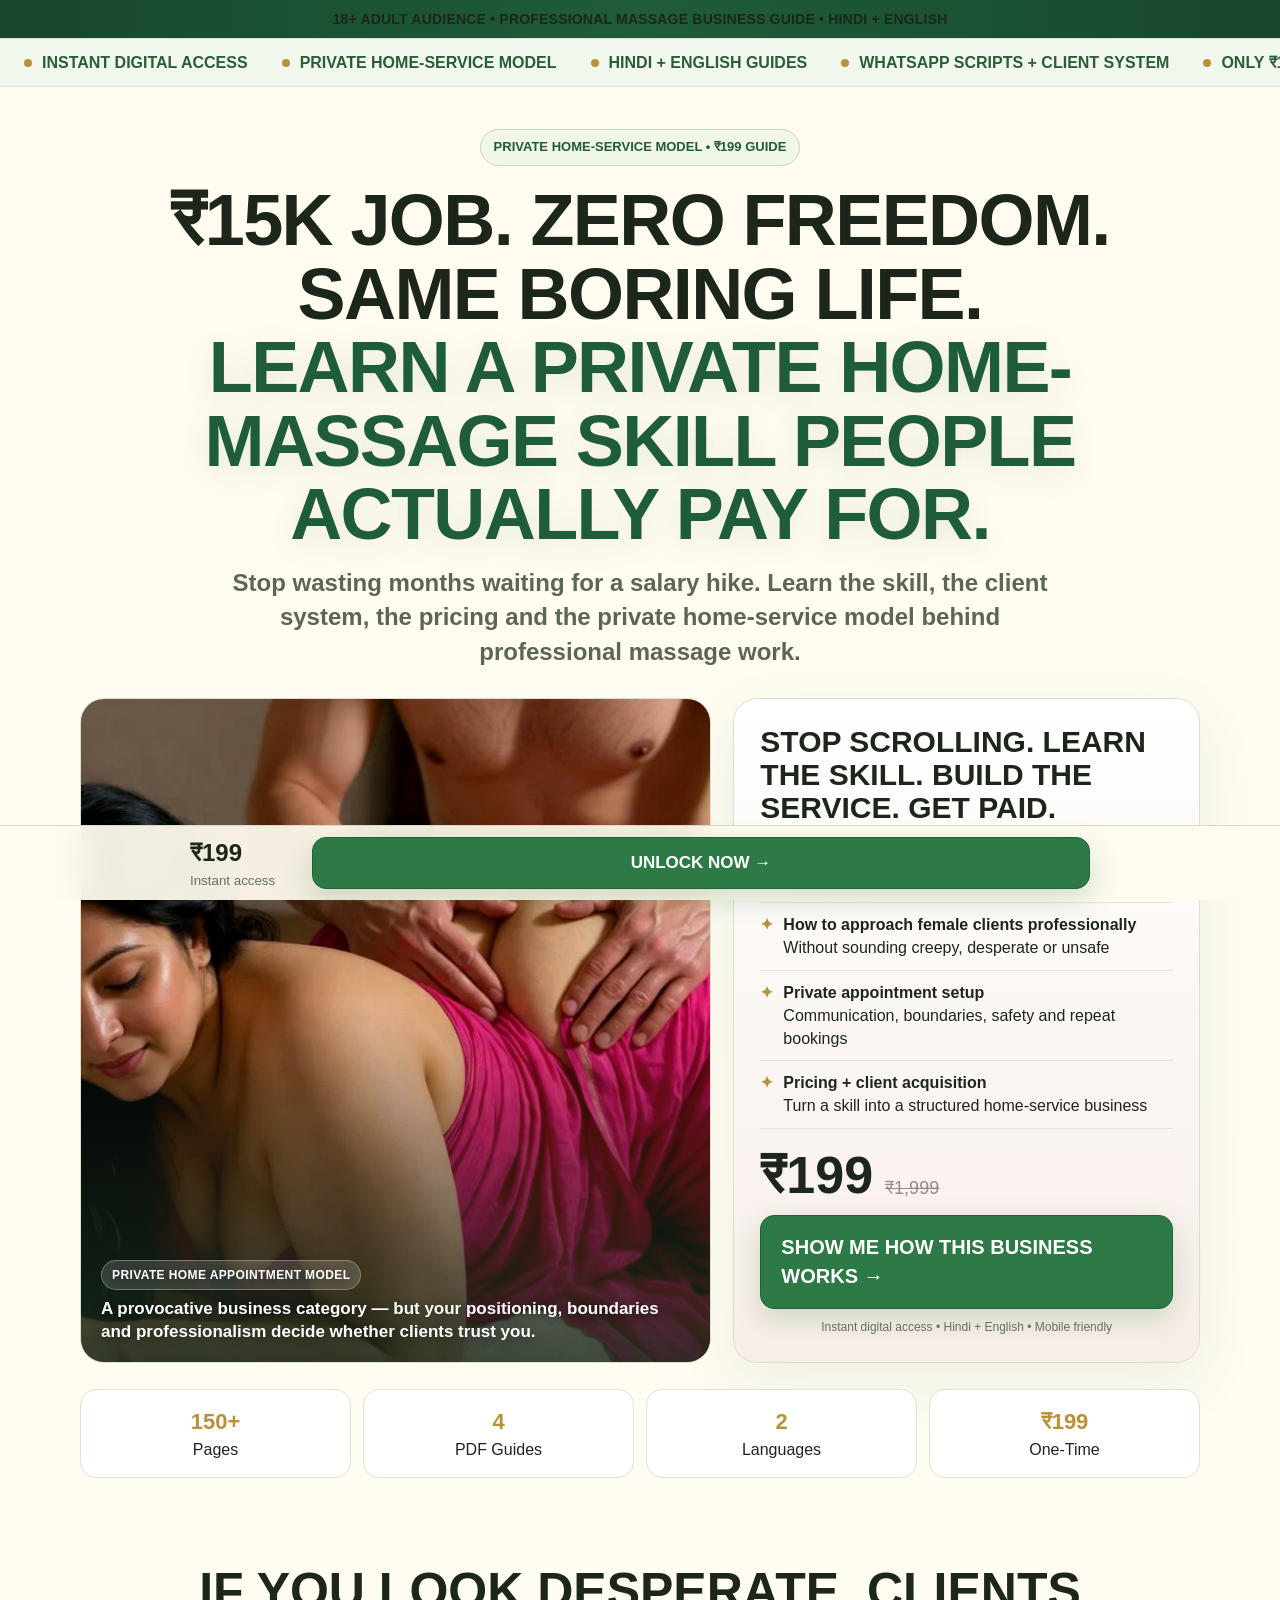
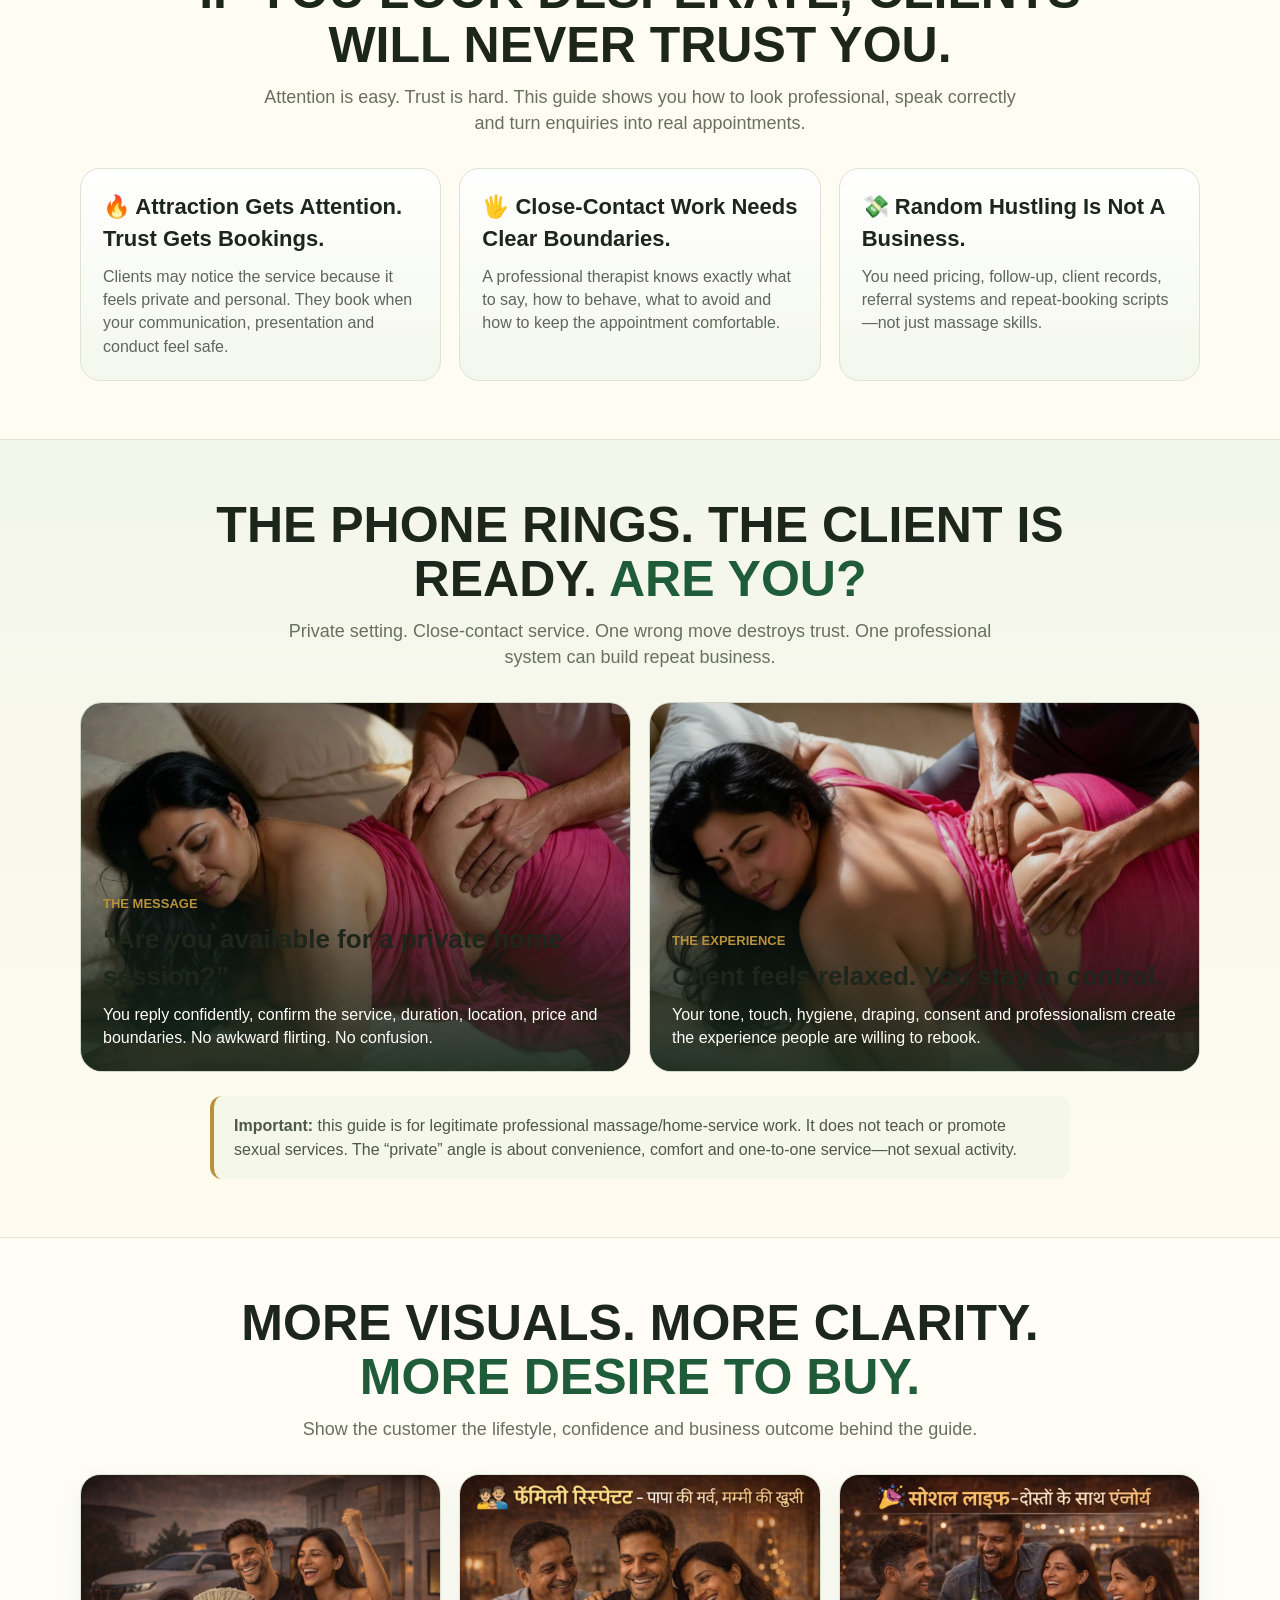
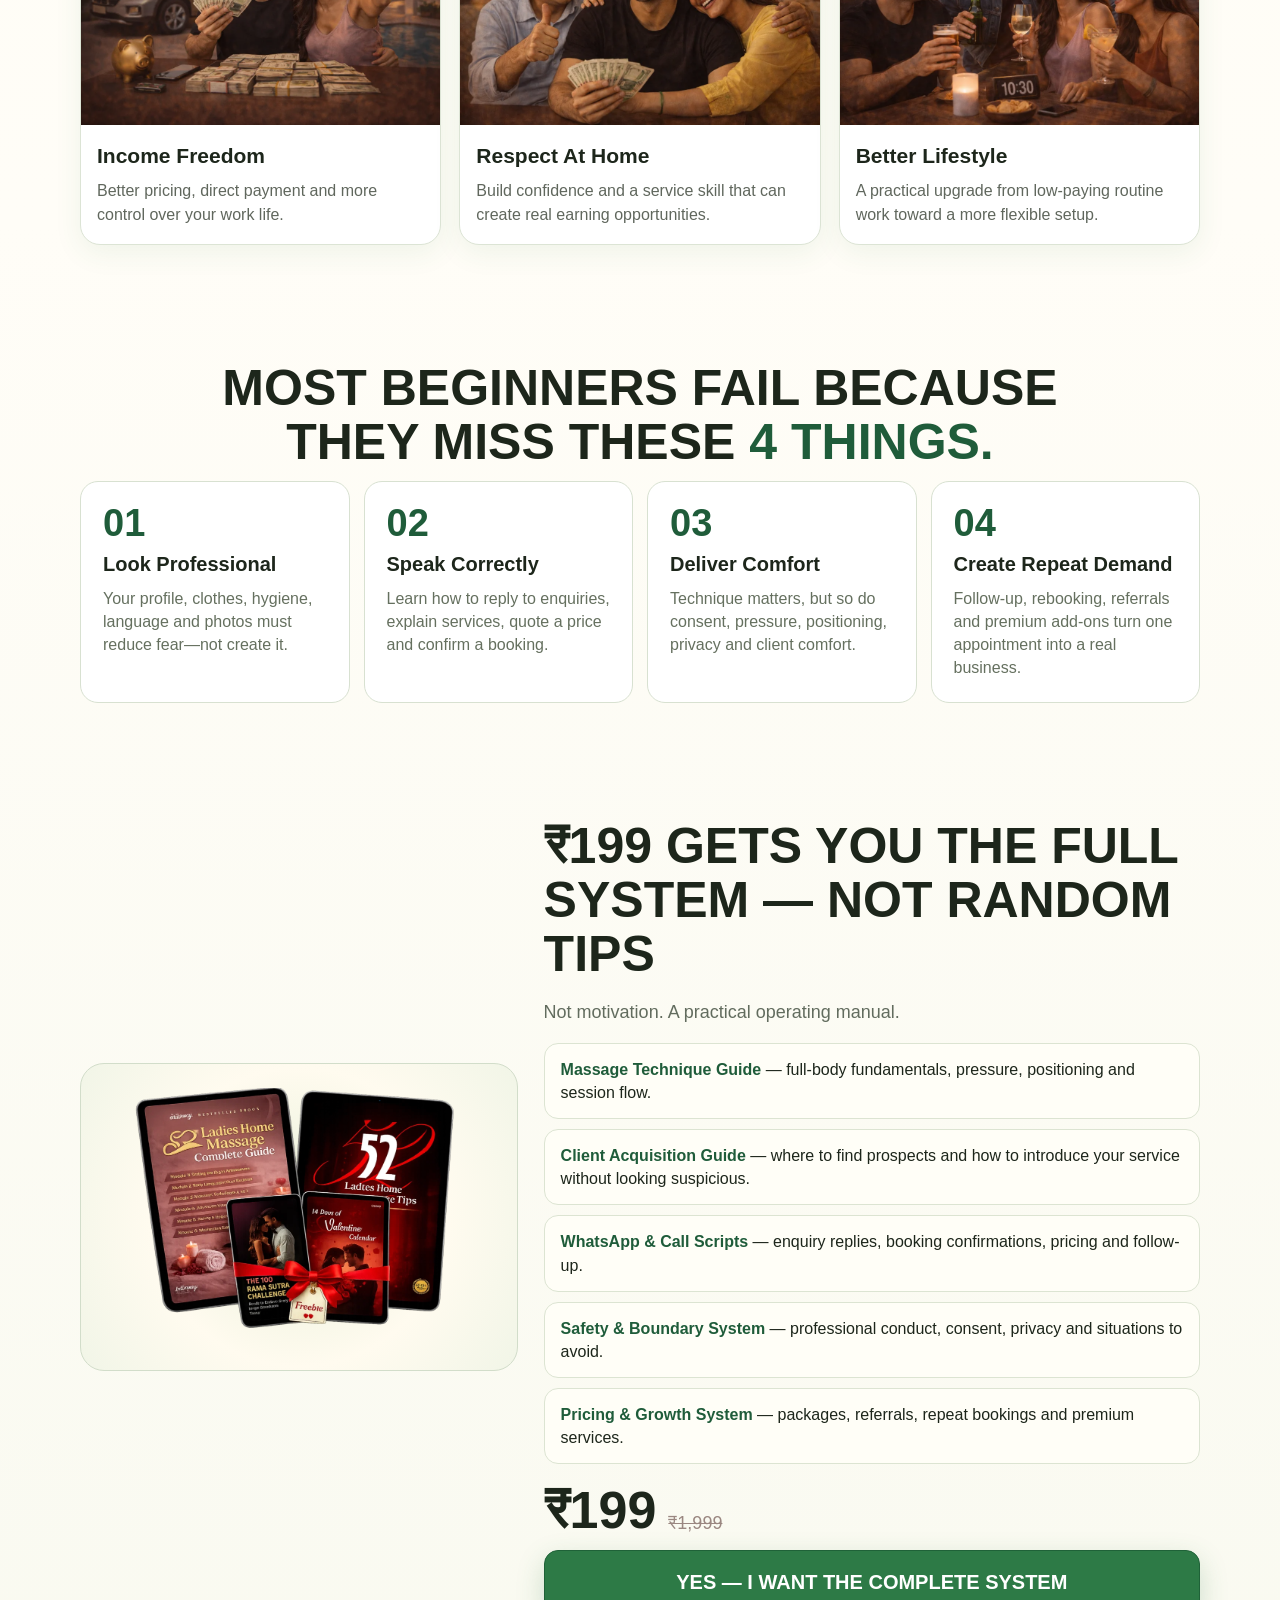
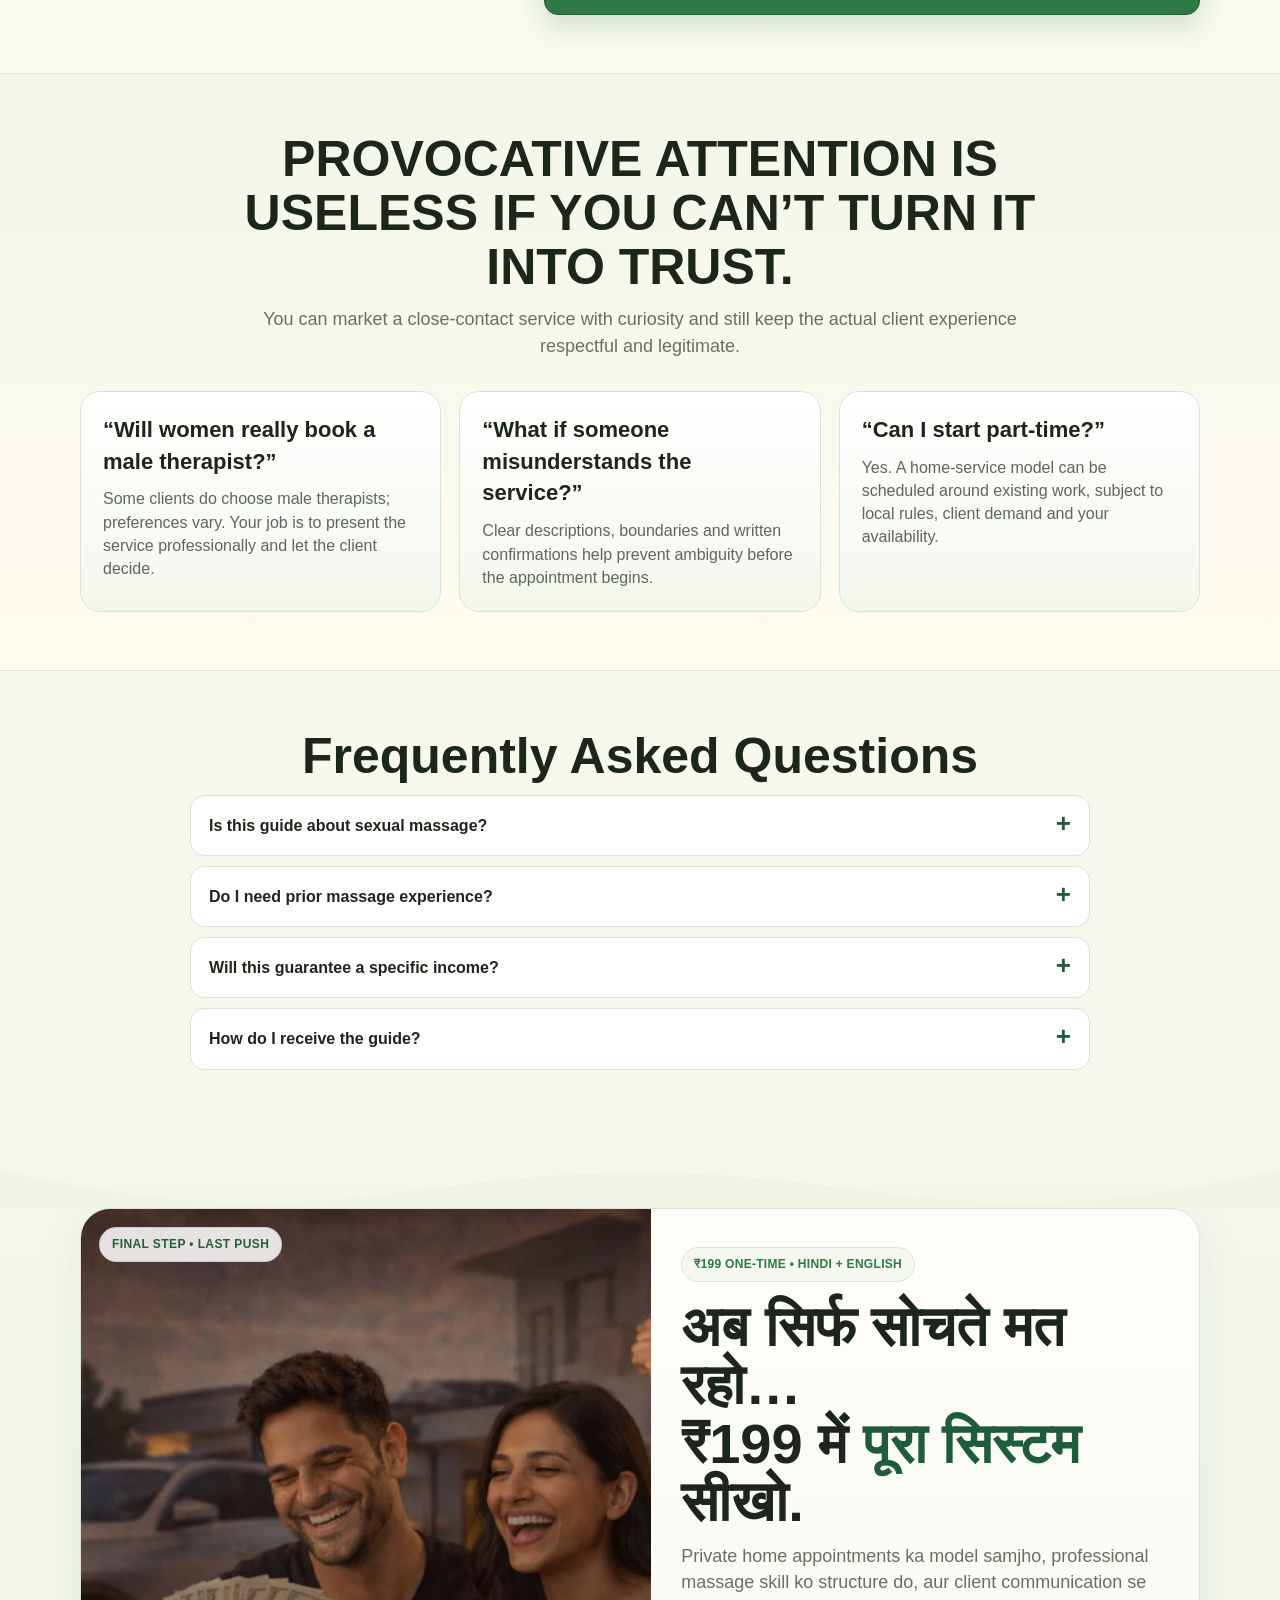
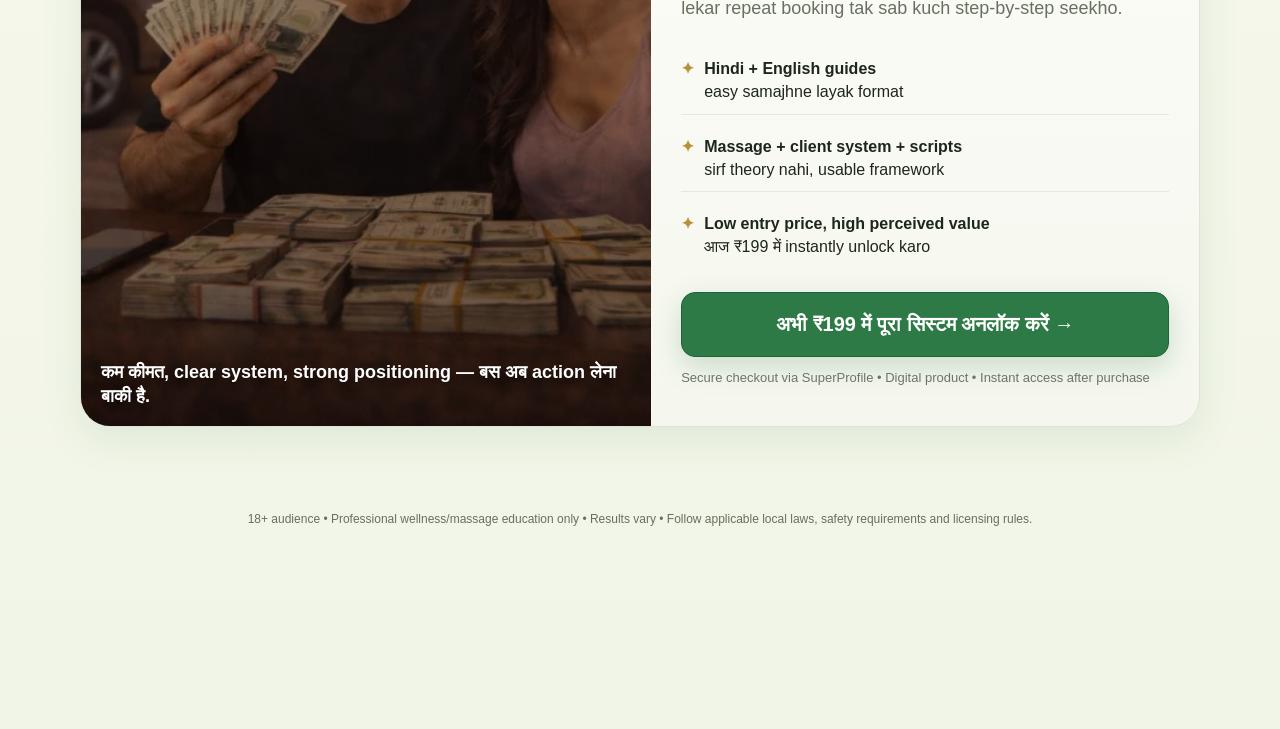
==== commit b224911a: "Upgrade final CTA with image, Hindi copy and wave divider" ====
--- a/v2/index.html
+++ b/v2/index.html
@@ -14,9 +14,9 @@
 .ticker-track span{display:inline-flex;align-items:center;gap:10px}.dot{width:8px;height:8px;border-radius:999px;background:var(--gold);display:inline-block}
 @keyframes ticker{from{transform:translateX(0)}to{transform:translateX(-50%)}}
 .hero{padding:42px 0 28px;text-align:center}.eyebrow{display:inline-flex;gap:8px;align-items:center;border:1px solid #C9D7BC;background:#F0F6E8;border-radius:99px;padding:8px 13px;color:#1F5C3A;font-size:13px;font-weight:800;text-transform:uppercase}.hero h1{max-width:940px;margin:18px auto 14px;font-size:clamp(34px,6vw,72px);line-height:1.02;letter-spacing:-1.6px;text-transform:uppercase}.hero h1 .hot{color:var(--hot);text-shadow:0 8px 30px #1F5C3A1F}.sub{max-width:820px;margin:0 auto 22px;color:#5C6658;font-size:clamp(17px,2.2vw,24px);font-weight:700}.hero-grid{display:grid;grid-template-columns:1.15fr .85fr;gap:22px;align-items:stretch;margin-top:28px;text-align:left}.hero-media{position:relative;min-height:500px;border-radius:24px;overflow:hidden;border:1px solid #D8E0CE;background:#EEF3E6}.hero-media img{width:100%;height:100%;object-fit:cover;filter:saturate(1.05) contrast(1.04)}.hero-media:after{content:"";position:absolute;inset:0;background:linear-gradient(180deg,transparent 45%,rgba(26,46,31,.82) 100%)}.caption{position:absolute;left:20px;right:20px;bottom:18px;z-index:2;color:#fff;font-weight:800;font-size:17px;line-height:1.35;text-shadow:0 2px 10px rgba(0,0,0,.5)}.offer-card{background:linear-gradient(180deg,#FFFFFF,#F8EEE8);border:1px solid #D8E0CE;border-radius:24px;padding:26px;box-shadow:0 20px 60px #1F5C3A14}.offer-card h2{font-size:30px;line-height:1.1;margin:0 0 12px}.bullet{display:flex;gap:10px;padding:10px 0;border-bottom:1px solid #E0E7D6}.bullet:last-of-type{border-bottom:0}.tick{color:var(--gold);font-weight:900}.price{display:flex;align-items:end;gap:12px;margin:20px 0 14px}.price strong{font-size:52px;line-height:1}.price s{color:#9A8781;font-size:18px}.cta{display:flex;justify-content:center;align-items:center;width:100%;padding:17px 20px;border-radius:14px;background:#2D7A46;color:#fff;font-weight:900;font-size:20px;box-shadow:0 10px 28px rgba(45,122,70,.22);border:1px solid #1F6238;transition:.18s}.cta:hover{transform:translateY(-2px);filter:brightness(1.06)}.micro{color:#66705F;font-size:12px;text-align:center;margin-top:10px}.strip{display:grid;grid-template-columns:repeat(4,1fr);gap:12px;margin:26px 0 0}.stat{border:1px solid #DCE4D2;background:#FFFFFF;border-radius:16px;padding:16px;text-align:center}.stat b{display:block;color:var(--gold);font-size:22px}.section{padding:58px 0}.section h2{text-align:center;font-size:clamp(30px,4.5vw,50px);line-height:1.08;margin:0 auto 12px;max-width:900px}.section .lead{text-align:center;color:var(--muted);font-size:18px;max-width:760px;margin:0 auto 32px}.danger{color:var(--hot)}.cards{display:grid;grid-template-columns:repeat(3,1fr);gap:18px}.card{background:linear-gradient(180deg,#FFFFFF,#F4F7ED);border:1px solid #DCE4D2;border-radius:20px;padding:22px}.card h3{font-size:22px;margin:0 0 10px}.card p{color:#5E6759;margin:0}.scene{background:linear-gradient(180deg,#F3F6EB,#FFFBEF);border-block:1px solid #DCE4D2}.scene-grid{display:grid;grid-template-columns:1fr 1fr;gap:18px}.scene-card{position:relative;border-radius:22px;overflow:hidden;min-height:360px;border:1px solid #CDD8C7}.scene-card img{width:100%;height:100%;object-fit:cover;filter:brightness(.86) saturate(.95)}.scene-copy{position:absolute;inset:auto 0 0;padding:70px 22px 22px;background:linear-gradient(transparent,rgba(26,44,31,.88))}.scene-copy span{color:var(--gold);font-size:13px;font-weight:900;text-transform:uppercase}.scene-copy h3{font-size:26px;margin:7px 0}.scene-copy p{margin:0;color:#FFFDF7}.truth{max-width:860px;margin:24px auto 0;padding:18px 20px;border-left:4px solid var(--gold);background:#F5F7E8;border-radius:12px;color:#4D584A}.gallery{display:grid;grid-template-columns:repeat(3,1fr);gap:18px}.gallery-card{background:#fff;border:1px solid #DCE4D5;border-radius:20px;overflow:hidden;box-shadow:0 8px 28px rgba(45,122,70,.08)}.gallery-card img{width:100%;height:250px;object-fit:cover}.gallery-copy{padding:16px 16px 18px}.gallery-copy h3{margin:0 0 8px;font-size:21px}.gallery-copy p{margin:0;color:#60675D}
-.steps{display:grid;grid-template-columns:repeat(4,1fr);gap:14px}.step{position:relative;background:#FFFFFF;border:1px solid #D8E1D1;border-radius:18px;padding:22px}.num{font-size:38px;font-weight:900;color:#1F5C3A;line-height:1}.step h3{margin:8px 0;font-size:20px}.step p{margin:0;color:#65705F}.product{display:grid;grid-template-columns:.8fr 1.2fr;gap:26px;align-items:center}.book{background:radial-gradient(circle at 50% 50%,#E7EFD8 0,#FFFBEF 56%,#F1F5E7 100%);border:1px solid #D2DDCA;border-radius:24px;padding:24px}.book img{margin:auto;max-height:540px;object-fit:contain}.stack h3{font-size:26px;margin:0 0 16px}.stack-list{display:grid;gap:10px}.stack-item{background:#FFFEF7;border:1px solid #DCE4D2;border-radius:14px;padding:14px 16px}.stack-item b{color:#1F5C3A}.faq{max-width:900px;margin:auto}.faq details{background:#FFFFFF;border:1px solid #D9E1D0;border-radius:14px;margin-bottom:10px}.faq summary{cursor:pointer;padding:18px 50px 18px 18px;font-weight:800;list-style:none;position:relative}.faq summary:after{content:"+";position:absolute;right:18px;color:var(--hot);font-size:26px;top:9px}.faq details[open] summary:after{content:"−"}.faq p{padding:0 18px 18px;margin:0;color:#626C5E}.final{padding:65px 0 80px}.final-box{max-width:900px;margin:auto;text-align:center;background:linear-gradient(180deg,#FFFFFF,#F8EEE8);border:1px solid #C9D9C4;border-radius:28px;padding:38px 24px;box-shadow:0 24px 90px #1F5C3A1A}.final-box h2{font-size:clamp(34px,5vw,58px);margin:0 0 12px}.final-box p{color:#5E6759;font-size:18px}.final-box .cta{max-width:520px;margin:22px auto 0}.sticky{position:fixed;left:0;right:0;bottom:0;z-index:20;background:rgba(255,251,239,.94);backdrop-filter:blur(16px);border-top:1px solid #D4DDCC;padding:10px max(12px,env(safe-area-inset-right)) max(10px,env(safe-area-inset-bottom)) max(12px,env(safe-area-inset-left))}.sticky-in{max-width:900px;margin:auto;display:flex;align-items:center;gap:12px}.sticky-price{min-width:110px}.sticky-price b{font-size:24px}.sticky-price small{display:block;color:#66705F}.sticky .cta{padding:13px 16px;font-size:17px}footer{text-align:center;color:#66705F;padding:24px 16px 110px;font-size:12px}
-@media(max-width:850px){.hero{padding-top:30px}.hero-grid,.product,.scene-grid,.gallery{grid-template-columns:1fr}.hero-media{min-height:390px}.strip{grid-template-columns:1fr 1fr}.cards{grid-template-columns:1fr}.steps{grid-template-columns:1fr 1fr}.section{padding:42px 0}.hero h1{font-size:42px}.offer-card h2{font-size:27px}.price strong{font-size:46px}}
-@media(max-width:480px){body{padding-bottom:80px}.wrap{width:min(100% - 22px,1120px)}.hero h1{font-size:34px;letter-spacing:-.7px}.sub{font-size:16px}.hero-media{min-height:320px;border-radius:18px}.offer-card{padding:20px;border-radius:18px}.strip{grid-template-columns:1fr 1fr}.stat{padding:12px 8px}.stat b{font-size:18px}.steps{grid-template-columns:1fr}.scene-card{min-height:310px}.sticky-price{min-width:88px}.sticky-price b{font-size:20px}.sticky .cta{font-size:15px}.bar{font-size:12px}}
+.steps{display:grid;grid-template-columns:repeat(4,1fr);gap:14px}.step{position:relative;background:#FFFFFF;border:1px solid #D8E1D1;border-radius:18px;padding:22px}.num{font-size:38px;font-weight:900;color:#1F5C3A;line-height:1}.step h3{margin:8px 0;font-size:20px}.step p{margin:0;color:#65705F}.product{display:grid;grid-template-columns:.8fr 1.2fr;gap:26px;align-items:center}.book{background:radial-gradient(circle at 50% 50%,#E7EFD8 0,#FFFBEF 56%,#F1F5E7 100%);border:1px solid #D2DDCA;border-radius:24px;padding:24px}.book img{margin:auto;max-height:540px;object-fit:contain}.stack h3{font-size:26px;margin:0 0 16px}.stack-list{display:grid;gap:10px}.stack-item{background:#FFFEF7;border:1px solid #DCE4D2;border-radius:14px;padding:14px 16px}.stack-item b{color:#1F5C3A}.faq{max-width:900px;margin:auto}.faq details{background:#FFFFFF;border:1px solid #D9E1D0;border-radius:14px;margin-bottom:10px}.faq summary{cursor:pointer;padding:18px 50px 18px 18px;font-weight:800;list-style:none;position:relative}.faq summary:after{content:"+";position:absolute;right:18px;color:var(--hot);font-size:26px;top:9px}.faq details[open] summary:after{content:"−"}.faq p{padding:0 18px 18px;margin:0;color:#626C5E}.wave-divider{line-height:0;margin-top:8px}.wave-divider svg{display:block;width:100%;height:62px}.final{padding:0 0 60px}.final-box{background:linear-gradient(180deg,#FFFEFA,#F5F7EE);border:1px solid #DCE4D5;border-radius:30px;padding:0;overflow:hidden;box-shadow:0 12px 40px rgba(45,122,70,.10)}.final-grid{display:grid;grid-template-columns:1.02fr .98fr;align-items:stretch}.final-media{position:relative;min-height:420px;background:#edf3e7}.final-media img{width:100%;height:100%;object-fit:cover}.final-media:after{content:'';position:absolute;inset:0;background:linear-gradient(180deg,rgba(0,0,0,.03),rgba(0,0,0,.55))}.final-badge{position:absolute;left:18px;top:18px;z-index:2;background:rgba(255,255,255,.86);color:#1f6238;border:1px solid rgba(31,98,56,.14);padding:8px 12px;border-radius:999px;font-size:12px;font-weight:900;letter-spacing:.4px}.final-img-copy{position:absolute;left:20px;right:20px;bottom:18px;z-index:2;color:#fff;font-size:18px;font-weight:800;line-height:1.35;text-shadow:0 2px 10px rgba(0,0,0,.45)}.final-content{padding:38px 30px;text-align:left;display:flex;flex-direction:column;justify-content:center}.final-content .mini{display:inline-flex;align-items:center;gap:8px;border:1px solid #DCE4D5;background:#F4F8EF;color:#2D7A46;border-radius:999px;padding:8px 12px;font-size:12px;font-weight:900;letter-spacing:.3px;align-self:flex-start;text-transform:uppercase}.final-content h2{margin:16px 0 12px;font-size:clamp(30px,4.6vw,56px);line-height:1.04}.final-content p{margin:0 0 18px;color:#687060;font-size:18px}.final-points{display:grid;gap:10px;margin:8px 0 22px}.final-point{display:flex;gap:10px;align-items:flex-start;padding:10px 0;border-bottom:1px solid #E3EADB}.final-point:last-child{border-bottom:0}.final-point b{display:block}.final-content .cta{max-width:100%;margin:2px 0 0}.final-note{margin-top:12px;color:#6D7468;font-size:13px}.sticky{position:fixed;left:0;right:0;bottom:0;z-index:20;background:rgba(255,251,239,.94);backdrop-filter:blur(16px);border-top:1px solid #D4DDCC;padding:10px max(12px,env(safe-area-inset-right)) max(10px,env(safe-area-inset-bottom)) max(12px,env(safe-area-inset-left))}.sticky-in{max-width:900px;margin:auto;display:flex;align-items:center;gap:12px}.sticky-price{min-width:110px}.sticky-price b{font-size:24px}.sticky-price small{display:block;color:#66705F}.sticky .cta{padding:13px 16px;font-size:17px}footer{text-align:center;color:#66705F;padding:24px 16px 110px;font-size:12px}
+@media(max-width:850px){.hero{padding-top:30px}.hero-grid,.product,.scene-grid,.gallery,.final-grid{grid-template-columns:1fr}.hero-media{min-height:390px}.strip{grid-template-columns:1fr 1fr}.cards{grid-template-columns:1fr}.steps{grid-template-columns:1fr 1fr}.section{padding:42px 0}.hero h1{font-size:42px}.offer-card h2{font-size:27px}.price strong{font-size:46px}.final-media{min-height:320px}.final-content{padding:26px 22px}}
+@media(max-width:480px){body{padding-bottom:80px}.wrap{width:min(100% - 22px,1120px)}.hero h1{font-size:34px;letter-spacing:-.7px}.sub{font-size:16px}.hero-media{min-height:320px;border-radius:18px}.offer-card{padding:20px;border-radius:18px}.strip{grid-template-columns:1fr 1fr}.stat{padding:12px 8px}.stat b{font-size:18px}.steps{grid-template-columns:1fr}.scene-card{min-height:310px}.sticky-price{min-width:88px}.sticky-price b{font-size:20px}.sticky .cta{font-size:15px}.bar{font-size:12px}.final-content h2{font-size:31px}.final-content p{font-size:16px}.final-img-copy{font-size:16px}}
 </style>
 </head>
 <body>
@@ -149,13 +149,31 @@
 </div>
 </section>
 
+<div class="wave-divider" aria-hidden="true">
+<svg viewBox="0 0 1440 80" preserveAspectRatio="none" xmlns="http://www.w3.org/2000/svg"><path fill="#EEF3E6" d="M0,32L48,42.7C96,53,192,75,288,74.7C384,75,480,53,576,42.7C672,32,768,32,864,42.7C960,53,1056,75,1152,74.7C1248,75,1344,53,1392,42.7L1440,32L1440,80L1392,80C1344,80,1248,80,1152,80C1056,80,960,80,864,80C768,80,672,80,576,80C480,80,384,80,288,80C192,80,96,80,48,80L0,80Z"></path></svg>
+</div>
 <section class="final">
 <div class="wrap">
 <div class="final-box">
-<h2>KEEP OVERTHINKING… OR LEARN THE COMPLETE SYSTEM FOR ₹199 TODAY.</h2>
-<p>Professional massage. Private home appointments. Better positioning. Better communication. Better client retention.</p>
-<a class="cta" href="https://superprofile.bio/vp/ryOeBMD8?checkout=true">UNLOCK THE FULL ₹199 SYSTEM →</a>
-<div class="micro">Secure checkout via SuperProfile • Digital product</div>
+<div class="final-grid">
+<div class="final-media">
+<img src="../assets/images/image-15.png" alt="Income and lifestyle transformation">
+<div class="final-badge">FINAL STEP • LAST PUSH</div>
+<div class="final-img-copy">कम कीमत, clear system, strong positioning — बस अब action लेना बाकी है.</div>
+</div>
+<div class="final-content">
+<div class="mini">₹199 One-Time • Hindi + English</div>
+<h2>अब सिर्फ सोचते मत रहो… <br>₹199 में <span class="danger">पूरा सिस्टम</span> सीखो.</h2>
+<p>Private home appointments ka model samjho, professional massage skill ko structure do, aur client communication se lekar repeat booking tak sab kuch step-by-step seekho.</p>
+<div class="final-points">
+<div class="final-point"><span class="tick">✦</span><div><b>Hindi + English guides</b><span>easy samajhne layak format</span></div></div>
+<div class="final-point"><span class="tick">✦</span><div><b>Massage + client system + scripts</b><span>sirf theory nahi, usable framework</span></div></div>
+<div class="final-point"><span class="tick">✦</span><div><b>Low entry price, high perceived value</b><span>आज ₹199 में instantly unlock karo</span></div></div>
+</div>
+<a class="cta" href="https://superprofile.bio/vp/ryOeBMD8?checkout=true">अभी ₹199 में पूरा सिस्टम अनलॉक करें →</a>
+<div class="final-note">Secure checkout via SuperProfile • Digital product • Instant access after purchase</div>
+</div>
+</div>
 </div>
 </div>
 </section>
